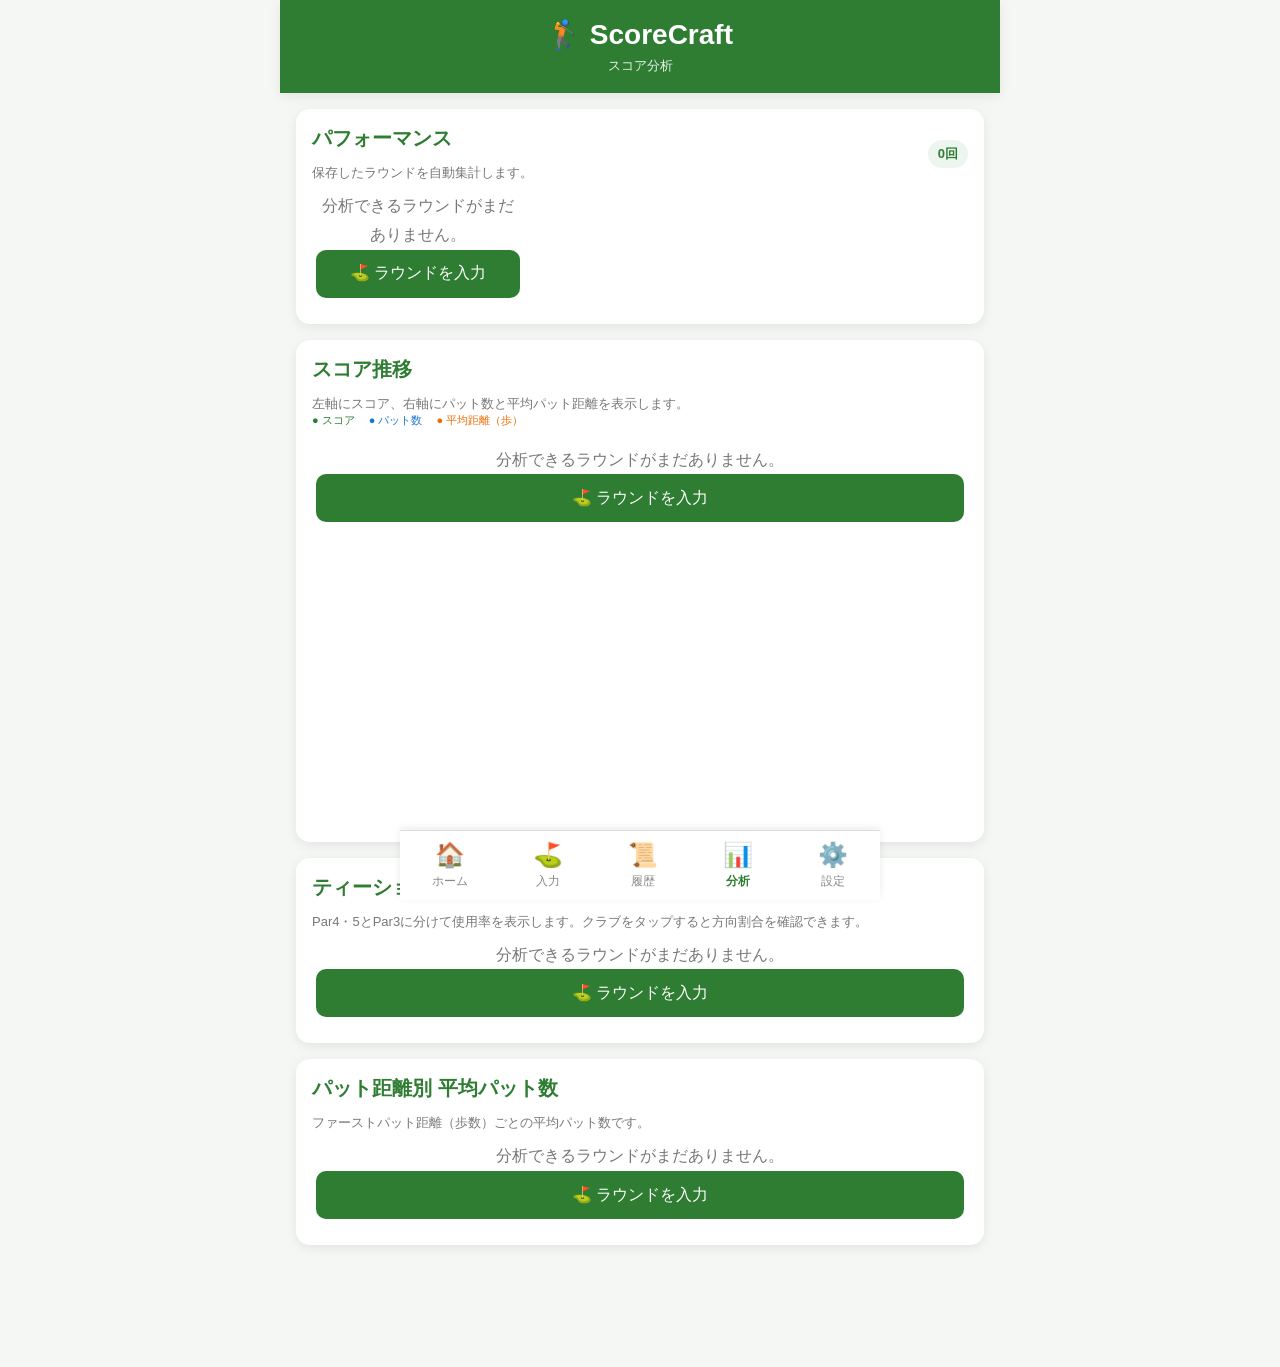
==== analysis.html @ 261ef3c8 "Ver1.3.12 - Improve Score and Putting Charts" ====
<!DOCTYPE html>
<html lang="ja">
<head>
    <meta charset="UTF-8">
    <meta name="viewport" content="width=device-width, initial-scale=1.0, viewport-fit=cover">
    <meta name="theme-color" content="#2E7D32">
    <meta name="apple-mobile-web-app-capable" content="yes">
    <meta name="apple-mobile-web-app-status-bar-style" content="default">
    <meta name="apple-mobile-web-app-title" content="ScoreCraft">
    <link rel="manifest" href="manifest.webmanifest">
    <link rel="icon" href="icons/icon-192.png" sizes="192x192">
    <link rel="apple-touch-icon" href="icons/icon-192.png">
    <title>分析 | ScoreCraft</title>
    <link rel="stylesheet" href="css/style.css">
</head>
<body>
    <header><h1>🏌️ ScoreCraft</h1><p>スコア分析</p></header>
    <main>
        <section class="card">
            <div class="section-heading"><div><h2>パフォーマンス</h2><p class="section-description">保存したラウンドを自動集計します。</p></div><span id="analysisRoundCount" class="history-count">0回</span></div>
            <div id="analysisSummary" class="analysis-summary-grid">読み込み中...</div>
        </section>

        <section class="card">
            <div class="section-heading"><div><h2>スコア推移</h2><p class="section-description">左軸にスコア、右軸にパット数と平均パット距離を表示します。</p></div></div>
            <div class="analysis-chart-legend" aria-hidden="true"><span>● スコア</span><span>● パット数</span><span>● 平均距離（歩）</span></div>
            <div id="scoreChartArea" class="score-chart-area"><canvas id="scoreChart" aria-label="スコア、パット数、平均パット距離の推移グラフ"></canvas></div>
        </section>

        <section class="card">
            <div class="section-heading"><div><h2>ティーショット使用クラブ</h2><p class="section-description">Par4・5とPar3に分けて使用率を表示します。クラブをタップすると方向割合を確認できます。</p></div></div>
            <div id="clubAnalysis">読み込み中...</div>
        </section>

        <section class="card">
            <div class="section-heading"><div><h2>パット距離別 平均パット数</h2><p class="section-description">ファーストパット距離（歩数）ごとの平均パット数です。</p></div></div>
            <div id="puttDistanceAnalysis" class="putt-distance-chart-area">読み込み中...</div>
        </section>
    </main>
    <div id="navigation"></div>
    <script src="js/app.js"></script><script src="js/storage.js"></script><script src="js/navigation.js"></script><script src="js/analysis.js"></script>
</body>
</html>
---- css/style.css ----
/* ==========================================
   ScoreCraft Ver2
   style.css
========================================== */

/* ===============================
   リセット
================================ */

*{
    margin:0;
    padding:0;
    box-sizing:border-box;
}

/* ===============================
   共通
================================ */

:root{

    --primary:#2E7D32;
    --primary-light:#43A047;

    --background:#F5F7F5;

    --card:#FFFFFF;

    --text:#222222;

    --subtext:#777777;

    --border:#DDDDDD;

    --danger:#D32F2F;

    --radius:14px;

    --shadow:0 3px 12px rgba(0,0,0,.08);

}

body{

    font-family:
        "Yu Gothic UI",
        "Hiragino Sans",
        sans-serif;

    background:var(--background);

    color:var(--text);

    max-width:480px;

    margin:auto;

    min-height:100vh;

    padding-bottom:90px;

}

/* ===============================
   Header
================================ */

header{

    background:var(--primary);

    color:white;

    text-align:center;

    padding:18px;

    box-shadow:var(--shadow);

}

header h1{

    font-size:28px;

}

header p{

    margin-top:6px;

    font-size:13px;

    opacity:.9;

}

/* ===============================
   Main
================================ */

main{

    padding:16px;

}

/* ===============================
   Card
================================ */

.card{

    background:var(--card);

    border-radius:var(--radius);

    padding:16px;

    margin-bottom:16px;

    box-shadow:var(--shadow);

}

.card h2{

    margin-bottom:12px;

    color:var(--primary);

    font-size:20px;

}

/* ===============================
   Button
================================ */

.btn{

    width:100%;

    height:48px;

    border:none;

    border-radius:10px;

    background:var(--primary);

    color:white;

    font-size:16px;

    cursor:pointer;

    transition:.2s;

}

.btn:hover{

    background:var(--primary-light);

}

/* ===============================
   Input
================================ */

input,
select,
textarea{

    width:100%;

    margin-top:8px;

    margin-bottom:14px;

    padding:12px;

    border:1px solid var(--border);

    border-radius:10px;

    font-size:16px;

    background:white;

}

textarea{

    resize:vertical;

}

/* ===============================
   Table
================================ */

table{

    width:100%;

    border-collapse:collapse;

}

th{

    background:var(--primary);

    color:white;

}

th,
td{

    border:1px solid var(--border);

    padding:10px;

    text-align:center;

}

/* ===============================
   Navigation
================================ */

.bottom-nav{

    position:fixed;

    left:50%;

    transform:translateX(-50%);

    bottom:0;

    width:100%;

    max-width:480px;

    height:70px;

    background:white;

    display:flex;

    justify-content:space-around;

    align-items:center;

    border-top:1px solid var(--border);

    box-shadow:0 -2px 8px rgba(0,0,0,.08);

    z-index:1000;

}

.nav-item{

    display:flex;

    flex-direction:column;

    align-items:center;

    text-decoration:none;

    color:#888;

    font-size:12px;

}

.nav-icon{

    font-size:24px;

    margin-bottom:4px;

}

.active{

    color:var(--primary);

    font-weight:bold;

}

/* ===============================
   Message
================================ */

#messageArea{

    margin-top:12px;

    text-align:center;

    font-weight:bold;

}

/* ===============================
   Utility
================================ */

.hidden{

    display:none;

}

.center{

    text-align:center;

}

.mt16{

    margin-top:16px;

}

.mb16{

    margin-bottom:16px;

}

/* ===============================
   Settings
================================ */

.setting-item{

    display:flex;

    align-items:center;

    gap:12px;

    margin-bottom:12px;

}

.setting-item input{

    width:20px;

    height:20px;

    margin:0;

}

.setting-item span{

    font-size:16px;

}

/* ===============================
   My Clubs
================================ */

.club-item{

    display:flex;

    align-items:center;

    gap:12px;

    margin-bottom:12px;

    padding:8px 0;

}

.club-item input{

    width:20px;

    height:20px;

    margin:0;

}

.club-item span{

    font-size:16px;

}

/* ===============================
   Club Category
=============================== */

.club-category{

    margin-top:24px;

    margin-bottom:10px;

    padding-bottom:6px;

    border-bottom:2px solid #e5e7eb;

    font-size:18px;

    font-weight:bold;

}
/* ===============================
   Home Dashboard
================================ */

.welcome-card p {
    color: var(--subtext);
    line-height: 1.7;
}

.section-heading {
    display: flex;
    align-items: center;
    justify-content: space-between;
}

.dashboard-grid {
    display: grid;
    grid-template-columns: repeat(2, minmax(0, 1fr));
    gap: 10px;
}

.dashboard-stat {
    min-height: 105px;
    padding: 14px 10px;
    border: 1px solid var(--border);
    border-radius: 12px;
    background: #fafcfa;
    display: flex;
    flex-direction: column;
    justify-content: center;
    text-align: center;
}

.dashboard-stat-label {
    color: var(--subtext);
    font-size: 13px;
}

.dashboard-stat-value {
    margin-top: 8px;
    color: var(--primary);
    font-size: 30px;
    font-weight: bold;
    line-height: 1;
}

.dashboard-stat-value small {
    margin-left: 3px;
    font-size: 13px;
    color: var(--subtext);
}

.empty-state {
    padding: 22px 8px;
    text-align: center;
    color: var(--subtext);
    line-height: 1.8;
}

.empty-state.compact {
    padding: 10px 4px;
}

.recent-round-list {
    display: flex;
    flex-direction: column;
}

.recent-round-item {
    display: flex;
    align-items: center;
    justify-content: space-between;
    gap: 12px;
    padding: 14px 0;
    border-bottom: 1px solid var(--border);
}

.recent-round-item:first-child {
    padding-top: 2px;
}

.recent-round-item:last-child {
    padding-bottom: 2px;
    border-bottom: none;
}

.recent-round-main {
    min-width: 0;
    flex: 1;
}

.recent-round-course {
    display: block;
    overflow: hidden;
    text-overflow: ellipsis;
    white-space: nowrap;
    font-size: 15px;
}

.recent-round-meta {
    margin-top: 5px;
    color: var(--subtext);
    font-size: 12px;
    line-height: 1.5;
}

.recent-round-score-area {
    min-width: 62px;
    display: flex;
    flex-direction: column;
    align-items: flex-end;
}

.recent-round-score-label {
    color: var(--subtext);
    font-size: 10px;
}

.recent-round-score {
    margin-top: 2px;
    color: var(--primary);
    font-size: 28px;
    line-height: 1;
}

.recent-round-relative {
    margin-top: 4px;
    padding: 2px 6px;
    border-radius: 20px;
    background: #edf6ee;
    color: var(--primary);
    font-size: 11px;
    font-weight: bold;
}

/* ===============================
   Round History
================================ */

.section-description {
    margin-top: 4px;
    color: var(--subtext);
    font-size: 13px;
}

.history-count {
    flex-shrink: 0;
    padding: 5px 10px;
    border-radius: 20px;
    background: #edf6ee;
    color: var(--primary);
    font-size: 13px;
    font-weight: bold;
}

.history-filter-area {
    margin: 18px 0 10px;
}

.history-filter-area label {
    display: block;
    margin-bottom: 7px;
    font-size: 14px;
    font-weight: bold;
}

.history-list {
    display: flex;
    flex-direction: column;
}

.history-item {
    width: 100%;
    padding: 15px 2px;
    border: none;
    border-bottom: 1px solid var(--border);
    border-radius: 0;
    background: transparent;
    color: inherit;
    display: flex;
    align-items: center;
    gap: 12px;
    text-align: left;
    cursor: pointer;
}

.history-item:last-child {
    border-bottom: none;
}

.history-item:hover {
    background: #fafcfa;
}

.history-item-main {
    min-width: 0;
    flex: 1;
    display: flex;
    flex-direction: column;
}

.history-item-date,
.history-item-detail {
    color: var(--subtext);
    font-size: 12px;
}

.history-item-course {
    margin: 4px 0;
    overflow: hidden;
    text-overflow: ellipsis;
    white-space: nowrap;
    font-size: 15px;
}

.history-item-score-area {
    min-width: 58px;
    display: flex;
    flex-direction: column;
    align-items: flex-end;
}

.history-item-score {
    color: var(--primary);
    font-size: 28px;
    line-height: 1;
}

.history-item-relative {
    margin-top: 4px;
    color: var(--subtext);
    font-size: 11px;
    font-weight: bold;
}

.history-item-arrow {
    color: var(--subtext);
    font-size: 28px;
    font-weight: normal;
}

.compact-button {
    width: auto;
    margin: 0;
    padding: 7px 12px;
}

.round-detail-summary {
    margin-top: 8px;
}

.round-detail-heading {
    margin-bottom: 16px;
}

.round-detail-course {
    display: block;
    font-size: 18px;
}

.round-detail-meta {
    margin-top: 5px;
    color: var(--subtext);
    font-size: 13px;
}

.round-detail-stats {
    display: grid;
    grid-template-columns: repeat(4, minmax(0, 1fr));
    gap: 7px;
}

.round-detail-stat {
    padding: 10px 4px;
    border: 1px solid var(--border);
    border-radius: 10px;
    background: #fafcfa;
    text-align: center;
}

.round-detail-stat span {
    display: block;
    color: var(--subtext);
    font-size: 10px;
}

.round-detail-stat strong {
    display: block;
    margin-top: 5px;
    color: var(--primary);
    font-size: 21px;
}

.hole-table-wrapper {
    margin: 20px 0;
    overflow-x: auto;
}

.hole-score-table {
    width: 100%;
    min-width: 420px;
    border-collapse: collapse;
    text-align: center;
}

.hole-score-table th,
.hole-score-table td {
    padding: 9px 6px;
    border-bottom: 1px solid var(--border);
    font-size: 13px;
}

.hole-score-table th {
    color: var(--subtext);
    font-size: 11px;
}

.hole-score-table td:nth-child(3) {
    font-weight: bold;
}

.score-eagle,
.score-birdie {
    color: #c62828;
}

.score-par {
    color: var(--primary);
}

.score-bogey,
.score-double-or-more {
    color: #1565c0;
}

.danger-button {
    width: 100%;
    margin-top: 8px;
    padding: 13px;
    border: 1px solid #d32f2f;
    border-radius: 10px;
    background: #ffffff;
    color: #d32f2f;
    font-weight: bold;
    cursor: pointer;
}

@media (max-width: 420px) {
    .round-detail-stats {
        grid-template-columns: repeat(2, minmax(0, 1fr));
    }
}

.recent-round-item[role="link"] {
    cursor: pointer;
}

.recent-round-item[role="link"]:hover {
    background: #fafcfa;
}

/* ==========================================
   Step7 分析画面
========================================== */

.analysis-summary-grid {
    display: grid;
    grid-template-columns: repeat(2, minmax(0, 1fr));
    gap: 10px;
}

.analysis-stat-card {
    min-height: 92px;
    padding: 14px 10px;
    border: 1px solid var(--border);
    border-radius: 12px;
    background: #fafcfa;
    text-align: center;
}

.analysis-stat-card span {
    display: block;
    color: var(--subtext);
    font-size: 12px;
}

.analysis-stat-card strong {
    display: block;
    margin-top: 8px;
    color: var(--primary);
    font-size: 27px;
    line-height: 1.15;
}

.score-chart-area {
    width: 100%;
    min-height: 230px;
    overflow: hidden;
}

#scoreChart {
    display: block;
    max-width: 100%;
}

.analysis-recent-list,
.club-analysis-list {
    display: grid;
    gap: 9px;
}

.analysis-recent-item {
    display: grid;
    grid-template-columns: auto minmax(0, 1fr) auto auto;
    align-items: center;
    gap: 9px;
    width: 100%;
    padding: 12px 10px;
    border: 1px solid var(--border);
    border-radius: 11px;
    background: #ffffff;
    color: var(--text);
    text-align: left;
    cursor: pointer;
}

.analysis-recent-item:hover {
    background: #fafcfa;
}

.analysis-recent-date {
    color: var(--subtext);
    font-size: 11px;
}

.analysis-recent-course {
    overflow: hidden;
    font-size: 13px;
    font-weight: 600;
    text-overflow: ellipsis;
    white-space: nowrap;
}

.analysis-recent-item > strong {
    color: var(--primary);
    font-size: 22px;
}

.direction-grid {
    display: grid;
    grid-template-columns: repeat(3, minmax(0, 1fr));
    gap: 8px;
}

.direction-card {
    padding: 14px 4px;
    border: 1px solid var(--border);
    border-radius: 12px;
    background: #fafcfa;
    text-align: center;
}

.direction-card span,
.direction-card small {
    display: block;
    color: var(--subtext);
    font-size: 11px;
}

.direction-card strong {
    display: block;
    margin: 6px 0 4px;
    color: var(--primary);
    font-size: 24px;
}

.club-analysis-item {
    padding: 11px 12px;
    border: 1px solid var(--border);
    border-radius: 11px;
    background: #ffffff;
}

.club-analysis-heading {
    display: flex;
    align-items: center;
    justify-content: space-between;
    gap: 10px;
    margin-bottom: 8px;
}

.club-analysis-heading strong {
    font-size: 14px;
}

.club-analysis-heading span {
    color: var(--primary);
    font-weight: bold;
    font-size: 14px;
}

.club-analysis-heading small {
    color: var(--subtext);
    font-weight: normal;
}

.analysis-progress {
    height: 8px;
    overflow: hidden;
    border-radius: 999px;
    background: #e7eee7;
}

.analysis-progress span {
    display: block;
    height: 100%;
    border-radius: inherit;
    background: var(--primary-light);
}

@media (min-width: 421px) {
    .analysis-summary-grid {
        grid-template-columns: repeat(3, minmax(0, 1fr));
    }
}

/* ============================================
   Step8 データ管理
============================================ */

.data-summary-grid {
    display: grid;
    grid-template-columns: repeat(3, minmax(0, 1fr));
    gap: 8px;
    margin-bottom: 16px;
}

.data-summary-item {
    min-width: 0;
    padding: 12px 6px;
    border: 1px solid var(--border);
    border-radius: 12px;
    background: #fafcfa;
    text-align: center;
}

.data-summary-item span,
.data-summary-item small {
    display: block;
    color: var(--subtext);
    font-size: 11px;
}

.data-summary-item strong {
    display: inline-block;
    margin: 6px 2px 2px;
    color: var(--primary);
    font-size: 22px;
    line-height: 1.1;
    word-break: break-word;
}

.data-action-list {
    display: grid;
    gap: 10px;
}

.data-action-list button {
    width: 100%;
}

.data-action-button {
    min-height: 46px;
    font-weight: 700;
}

.data-note {
    margin: 14px 0 0;
    color: var(--subtext);
    font-size: 12px;
    line-height: 1.7;
}

.data-message {
    min-height: 24px;
    margin-top: 10px;
    color: var(--primary);
    font-size: 13px;
    font-weight: 700;
    text-align: center;
}

.data-message.error {
    color: #c62828;
}


/* ============================================
   Step9: ラウンド編集
============================================ */
.round-detail-actions,
.round-save-actions {
    display: grid;
    gap: 12px;
    margin-top: 16px;
}

.round-detail-actions .primary-button,
.round-detail-actions .danger-button,
.round-save-actions .primary-button,
.round-save-actions .secondary-button {
    width: 100%;
}

@media (min-width: 640px) {
    .round-detail-actions,
    .round-save-actions {
        grid-template-columns: repeat(2, minmax(0, 1fr));
    }
}

/* ============================================
   Step10: 最終仕上げ・PWA対応
============================================ */

html {
    background: var(--background);
    -webkit-text-size-adjust: 100%;
}

body {
    padding-bottom: calc(90px + env(safe-area-inset-bottom));
}

button,
input,
select,
textarea,
a {
    -webkit-tap-highlight-color: transparent;
}

button,
.btn,
.primary-button,
.secondary-button,
.danger-button {
    touch-action: manipulation;
}

input,
select,
textarea {
    font-size: 16px;
}

.bottom-nav {
    padding-bottom: env(safe-area-inset-bottom);
}

.install-status {
    margin-bottom: 12px;
    padding: 12px;
    border: 1px solid var(--border);
    border-radius: 12px;
    background: #fafcfa;
    color: var(--subtext);
    font-size: 13px;
    line-height: 1.6;
}

.install-instructions {
    margin-top: 12px;
    padding: 12px;
    border-left: 4px solid var(--primary-light);
    border-radius: 8px;
    background: #f1f8f2;
    color: var(--text);
    font-size: 13px;
    line-height: 1.7;
}

@media (display-mode: standalone) {
    header {
        padding-top: calc(18px + env(safe-area-inset-top));
    }
}

@media (min-width: 760px) {
    body {
        max-width: 720px;
    }
}

@media (prefers-reduced-motion: reduce) {
    *,
    *::before,
    *::after {
        scroll-behavior: auto !important;
        transition-duration: 0.01ms !important;
        animation-duration: 0.01ms !important;
        animation-iteration-count: 1 !important;
    }
}

.course-manager-list{display:grid;gap:10px}.course-manager-item{display:flex;justify-content:space-between;gap:12px;align-items:center;padding:14px;border:1px solid var(--border);border-radius:12px;background:#fafcfa}.course-manager-item div:first-child{display:grid;gap:3px}.course-manager-item small,.course-manager-item span{color:var(--subtext);font-size:13px}.course-manager-actions{display:flex;gap:6px;align-items:center}.mini-button{padding:8px 10px;border:1px solid var(--primary);border-radius:8px;background:white;color:var(--primary);font-weight:700}.danger-mini{border-color:#c62828;color:#c62828}.built-in-label{padding:5px 8px;border-radius:999px;background:#e8f5e9;color:var(--primary)!important}.par-toolbar,.course-form-actions{display:flex;gap:10px;flex-wrap:wrap;margin:14px 0}.par-input-grid{display:grid;grid-template-columns:repeat(6,1fr);gap:8px}.par-input-item{display:grid;gap:4px;text-align:center;font-size:12px}.par-input-item select{padding:9px 4px}.par-total-box{display:flex;justify-content:space-around;margin:14px 0;padding:12px;border-radius:10px;background:#f1f8f2}.par-total-box span{display:grid;text-align:center;gap:3px}.course-form-actions .btn{flex:1}@media(max-width:520px){.par-input-grid{grid-template-columns:repeat(3,1fr)}.course-manager-item{align-items:flex-start}.course-manager-actions{flex-direction:column}}


/* ゴルフ場未登録時・設定グループ */
.settings-group-title {
    max-width: 840px;
    margin: 28px auto 10px;
    padding: 0 4px;
    color: #2e7d32;
    font-size: 1.05rem;
    letter-spacing: 0.04em;
}
.course-empty-state {
    padding: 30px 18px;
    text-align: center;
    border: 2px dashed #c8dfca;
    border-radius: 16px;
    background: #f8fcf8;
}
.course-empty-icon {
    margin-bottom: 8px;
    font-size: 2.5rem;
}
.course-empty-state h3 {
    margin: 0 0 8px;
    color: #236b28;
}
.course-empty-state p {
    margin: 0 auto 18px;
    max-width: 420px;
    color: #607064;
    line-height: 1.7;
}
.course-empty-button {
    width: min(100%, 360px);
}


/* ============================================
   ゴルフ場管理画面：共通下部ナビ対応
============================================ */
#navigation {
    position: relative;
    z-index: 1000;
}

.course-form-actions {
    margin-bottom: 8px;
}

@media (max-height: 560px) {
    /* ソフトキーボード表示中も内容を操作しやすくする */
    body.keyboard-visible .bottom-nav {
        display: none;
    }

    body.keyboard-visible {
        padding-bottom: 24px;
    }
}


/* ============================================
   Score edit UI refresh
============================================ */
.hole-card { padding: 20px; }
.hole-card .form-group { margin-bottom: 18px; }
.hole-card .form-group > label {
    display:block; margin-bottom:8px; font-weight:700; color:#17221a;
}
.direction-buttons {
    display:grid; grid-template-columns:repeat(3,minmax(0,1fr)); gap:10px;
}
.direction-button {
    min-height:48px; padding:10px 8px; border:1px solid #9bc8a2;
    border-radius:10px; background:#fff; color:var(--primary);
    font-size:14px; font-weight:700; cursor:pointer;
}
.direction-button.selected {
    background:#eaf5ec; border-color:var(--primary);
    box-shadow:inset 0 0 0 1px var(--primary);
}
.penalty-area { display:grid; gap:12px; }
.penalty-area .form-group {
    display:grid; grid-template-columns:minmax(100px,1fr) auto; align-items:center;
    gap:14px; margin:0;
}
.penalty-area .form-group > label { margin:0; }
.counter-control {
    display:grid; grid-template-columns:44px 60px 44px; min-height:44px;
    overflow:hidden; border:1px solid var(--border); border-radius:10px; background:#fff;
}
.counter-control button {
    border:0; background:#f3f8f4; color:var(--primary); font-size:22px; cursor:pointer;
}
.counter-control span {
    display:grid; place-items:center; border-left:1px solid var(--border);
    border-right:1px solid var(--border); font-size:18px;
}
.hole-progress {
    display:grid; grid-template-columns:repeat(9,minmax(0,1fr)); gap:8px;
    margin-top:20px;
}
.hole-progress-button {
    aspect-ratio:1; min-width:0; border:1px solid #c7dbc9; border-radius:50%;
    background:#fff; color:#174c25; font-weight:700; cursor:pointer;
}
.hole-progress-button.current {
    background:var(--primary); border-color:var(--primary); color:#fff;
    box-shadow:0 4px 10px rgba(46,125,50,.22);
}
.hole-progress-button.completed:not(.current) { background:#edf6ee; }
.hole-navigation { display:flex; justify-content:space-between; gap:14px; margin-top:22px; }
.hole-navigation-button {
    min-height:48px; padding:0 18px; border:1px solid var(--primary); border-radius:10px;
    background:#fff; color:var(--primary); font-weight:700; cursor:pointer;
}
.hole-navigation-button:last-child { background:var(--primary); color:#fff; }
.hole-navigation-button:disabled { opacity:.4; cursor:not-allowed; }
.round-save-actions { grid-template-columns:1fr 1fr; }
.round-save-actions .primary-button,
.round-save-actions .secondary-button {
    min-height:52px; border-radius:10px; font-size:16px; font-weight:800;
}
.round-save-actions .primary-button { background:var(--primary); color:#fff; border:1px solid var(--primary); }
.round-save-actions .secondary-button { background:#fff; color:#c62828; border:1px solid #ef7777; }
.edit-mode-selector h2 { margin-bottom:4px; }
.edit-mode-heading p { color:var(--subtext); font-size:13px; }
.edit-mode-options { display:grid; grid-template-columns:repeat(3,minmax(0,1fr)); gap:12px; margin-top:16px; }
.edit-mode-option {
    position:relative; display:grid; justify-items:center; gap:6px; min-height:112px;
    padding:15px 10px; border:1px solid var(--border); border-radius:12px;
    background:#fff; color:var(--text); cursor:pointer;
}
.edit-mode-option.selected { border-color:var(--primary); background:#f5fbf6; box-shadow:inset 0 0 0 1px var(--primary); }
.edit-mode-option.selected::after {
    content:'✓'; position:absolute; top:8px; right:9px; display:grid; place-items:center;
    width:20px; height:20px; border-radius:50%; background:var(--primary); color:#fff; font-size:12px;
}
.edit-mode-icon { color:var(--primary); font-size:27px; line-height:1; }
.edit-mode-option small { color:var(--subtext); font-size:11px; }
@media(max-width:520px){
    .edit-mode-options{grid-template-columns:1fr;}
    .edit-mode-option{min-height:88px;}
    .direction-buttons{grid-template-columns:1fr;}
    .hole-progress{grid-template-columns:repeat(6,minmax(0,1fr));}
    .round-save-actions{grid-template-columns:1fr;}
    .hole-navigation-button{flex:1;padding:0 8px;}
}

/* CSVインポート */
.import-guide-card .btn { margin-bottom:12px; }
.import-summary { display:grid; gap:6px; padding:14px; border-radius:12px; background:#f3f8f4; }
.import-summary strong { color:var(--primary); overflow-wrap:anywhere; }
.import-summary span { color:var(--subtext); font-size:14px; }
.import-warnings { color:#9a6700; font-size:13px; }
.import-warnings p { margin:10px 0 0; }
.import-toolbar { display:flex; gap:8px; margin:12px 0; }
.small-secondary-button { min-height:38px; padding:0 14px; border:1px solid var(--border); border-radius:9px; background:#fff; color:var(--primary); font-weight:700; }
.import-preview-list { display:grid; gap:10px; margin-bottom:18px; }
.import-preview-item { display:grid; grid-template-columns:26px minmax(0,1fr); align-items:start; gap:10px; padding:14px; border:1px solid var(--border); border-radius:12px; background:#fff; cursor:pointer; }
.import-preview-item:has(input:checked) { border-color:var(--primary); background:#f7fbf7; }
.import-preview-item.invalid { border-color:#ef9a9a; background:#fff8f8; cursor:not-allowed; }
.import-preview-item.duplicate { border-style:dashed; }
.import-preview-item input { width:20px; height:20px; margin-top:2px; accent-color:var(--primary); }
.import-preview-content { display:grid; gap:5px; min-width:0; }
.import-preview-heading { display:flex; align-items:center; flex-wrap:wrap; gap:7px; }
.import-preview-content > span:nth-child(2) { color:var(--subtext); font-size:13px; }
.import-preview-content small { color:#c62828; }
.import-badge { padding:3px 7px; border-radius:999px; font-size:11px; font-style:normal; font-weight:700; }
.import-badge.warning { background:#fff3cd; color:#765600; }
.import-badge.error { background:#fde8e8; color:#b42318; }
#importMessage { margin-top:12px; }
@media(max-width:520px){ .import-toolbar{display:grid;grid-template-columns:1fr 1fr;} }

/* 楽天スコア画像取込 */
.rakuten-import-page{padding-bottom:110px}.image-picker{display:flex;flex-direction:column;align-items:center;justify-content:center;gap:6px;border:2px dashed #77ad7b;border-radius:16px;padding:24px;background:#f5fbf5;cursor:pointer;text-align:center}.image-picker-icon{font-size:34px}.image-picker span:last-child{font-size:13px;color:#68736a}.import-image-preview-list{display:grid;grid-template-columns:repeat(2,minmax(0,1fr));gap:10px;margin:14px 0}.import-image-preview{position:relative;border:1px solid #d9e2da;border-radius:12px;overflow:hidden;background:white}.import-image-preview img{width:100%;height:120px;object-fit:cover;display:block}.import-image-preview span{position:absolute;left:8px;bottom:8px;background:rgba(0,0,0,.68);color:white;border-radius:999px;padding:3px 9px;font-size:12px}.ocr-progress{margin-top:16px}.ocr-progress-track{height:10px;border-radius:999px;background:#e1e8e2;overflow:hidden}.ocr-progress-bar{height:100%;width:0;background:#2e7d32;transition:width .2s}.ocr-progress p{text-align:center;font-size:13px;color:#526056}.import-form-grid{display:grid;grid-template-columns:repeat(2,minmax(0,1fr));gap:12px}.import-form-grid label{display:flex;flex-direction:column;gap:5px;font-size:13px;font-weight:700;color:#465249}.import-summary-grid{display:grid;grid-template-columns:repeat(4,1fr);gap:8px;margin:18px 0}.import-summary-grid div{background:#f1f7f2;border-radius:12px;padding:10px;text-align:center}.import-summary-grid span{display:block;font-size:12px;color:#637067}.import-summary-grid strong{font-size:22px;color:#1f6b29}.table-scroll{overflow-x:auto;-webkit-overflow-scrolling:touch}.import-hole-table{border-collapse:collapse;min-width:850px;width:100%;font-size:13px}.import-hole-table th,.import-hole-table td{border:1px solid #d8dfd9;padding:5px;text-align:center}.import-hole-table thead th{background:#2e7d32;color:white;position:sticky;top:0}.import-hole-table tbody th{background:#eef5ef;color:#205f27}.import-hole-table input,.import-hole-table select{width:58px;min-width:0;padding:7px 3px;text-align:center}.import-hole-table .compact-text{width:68px}.course-save-notice{margin:14px 0;padding:12px;border-left:4px solid #43a047;background:#f0f7f1;border-radius:8px;font-size:13px}.checkbox-row{display:flex;align-items:flex-start;gap:9px;margin:14px 0;font-size:14px}.checkbox-row input{width:auto;margin-top:3px}@media(max-width:600px){.import-form-grid{grid-template-columns:1fr}.import-summary-grid{grid-template-columns:repeat(2,1fr)}.import-image-preview img{height:90px}}

/* Ver1.3.0 過去ラウンド高速入力 */
.past-mode-selector{display:grid;grid-template-columns:repeat(3,1fr);gap:8px;margin:12px 0}.past-mode-selector button{border:1px solid #b8c9ba;border-radius:12px;background:#f7faf7;padding:12px 6px;font-weight:700;color:#3b4c3d}.past-mode-selector button.active{background:#2e7d32;color:#fff;border-color:#2e7d32}.quick-entry-box{margin:18px 0;padding:14px;border-radius:14px;background:#f3f8f3}.quick-entry-box h3{margin:0 0 4px}.quick-entry-box p{margin:0 0 10px;font-size:13px;color:#647066}.quick-entry-grid{display:grid;grid-template-columns:1fr 1fr 1.4fr auto;gap:8px;align-items:end}.quick-entry-grid label{display:flex;flex-direction:column;gap:4px;font-size:12px;font-weight:700}.quick-entry-grid input,.quick-entry-grid select{min-height:42px}.reference-preview img{cursor:zoom-in;object-fit:contain;background:#111}.reference-preview.expanded{grid-column:1/-1}.reference-preview.expanded img{height:auto;max-height:70vh}.import-hole-table input[type="text"]{min-width:74px}.import-hole-table td:last-child input{min-width:110px}@media(max-width:700px){.quick-entry-grid{grid-template-columns:1fr 1fr}.quick-value-label{grid-column:1/-1}.quick-entry-grid button{grid-column:1/-1}.past-mode-selector button{font-size:13px;padding:11px 3px}}


/* Ver1.3.1 過去ラウンド入力改善 */
.reference-image-sticky.has-images{position:sticky;top:max(0px,env(safe-area-inset-top));z-index:35;padding:8px;margin-left:-4px;margin-right:-4px;background:rgba(248,250,248,.96);border:1px solid #dce7dd;border-radius:14px;box-shadow:0 8px 20px rgba(28,72,35,.14);backdrop-filter:blur(10px);-webkit-backdrop-filter:blur(10px)}
.reference-image-sticky.has-images .reference-preview img{height:112px;object-fit:contain;background:#111}
.reference-image-sticky.has-images .reference-preview.expanded{position:fixed;inset:max(8px,env(safe-area-inset-top)) 8px calc(86px + env(safe-area-inset-bottom)) 8px;z-index:90;display:flex;align-items:center;justify-content:center;background:rgba(0,0,0,.92);border:0}
.reference-image-sticky.has-images .reference-preview.expanded img{width:100%;height:100%;max-height:none;object-fit:contain}
.reference-image-sticky.has-images .reference-preview.expanded span{position:fixed;top:calc(16px + env(safe-area-inset-top));left:16px}
.club-number-input{font-variant-numeric:tabular-nums}
@media(max-width:600px){.reference-image-sticky.has-images{grid-template-columns:repeat(2,minmax(0,1fr));top:0}.reference-image-sticky.has-images .reference-preview img{height:92px}.quick-entry-box{scroll-margin-top:125px}}


/* Ver1.3.2 マイクラブID入力 */
.club-id-guide{display:grid;gap:7px;margin:10px 0 12px;padding:9px 10px;border:1px solid #cfe0d1;border-radius:10px;background:#fff;font-size:11px;color:#425044}
.club-id-guide>strong{font-size:12px;color:#246b2c}
.club-id-guide>div{display:flex;flex-wrap:wrap;gap:5px 8px}
.club-id-guide>div span{display:inline-flex;align-items:center;gap:3px;white-space:nowrap}
.club-id-guide b{display:inline-grid;place-items:center;min-width:20px;height:20px;padding:0 4px;border-radius:6px;background:#2e7d32;color:#fff;font-size:10px}
.club-id-guide.empty{border-color:#e0d4a9;background:#fffbed}
.club-id-guide a{color:#1f6b29;font-weight:700}

/* Ver1.3.3: My Club ID input */
.club-entry-cell{display:flex;flex-direction:column;align-items:center;gap:3px;min-width:82px}
.club-entry-cell .club-number-input{width:66px;min-width:66px;text-align:center}
.club-name-preview{display:block;max-width:92px;min-height:1.2em;overflow:hidden;text-overflow:ellipsis;white-space:nowrap;font-size:10px;line-height:1.2;color:#2f6f35;font-weight:700}
.club-number-input.invalid{border-color:#c62828!important;background:#fff4f4!important}
.club-number-input.invalid+.club-name-preview{color:#c62828}
.club-id-guide>div{max-height:none;overflow:visible}


/* Ver1.3.5: iPhone Safariでも参考画像を常時固定表示 */
.reference-image-sticky.has-images{
  position:fixed !important;
  top:env(safe-area-inset-top, 0px) !important;
  left:8px;
  right:8px;
  z-index:80;
  display:grid;
  grid-template-columns:repeat(2,minmax(0,1fr));
  gap:8px;
  margin:0 !important;
  padding:8px;
  background:rgba(248,250,248,.98);
  border:1px solid #dce7dd;
  border-radius:14px;
  box-shadow:0 8px 24px rgba(28,72,35,.22);
  -webkit-backdrop-filter:blur(10px);
  backdrop-filter:blur(10px);
}
.reference-image-sticky.has-images .reference-preview{
  margin:0;
  min-width:0;
}
.reference-image-sticky.has-images .reference-preview img{
  width:100%;
  height:104px;
  object-fit:contain;
  background:#111;
}
body.has-fixed-reference-images .rakuten-import-page{
  padding-top:132px;
}
.reference-image-sticky.has-images .reference-preview.expanded{
  position:fixed;
  inset:env(safe-area-inset-top, 0px) 0 calc(78px + env(safe-area-inset-bottom, 0px)) 0;
  z-index:120;
  display:flex;
  align-items:center;
  justify-content:center;
  background:rgba(0,0,0,.94);
  border-radius:0;
}
.reference-image-sticky.has-images .reference-preview.expanded img{
  width:100%;
  height:100%;
  max-height:none;
  object-fit:contain;
}
.reference-image-sticky.has-images .reference-preview.expanded span{
  position:fixed;
  top:calc(12px + env(safe-area-inset-top, 0px));
  left:12px;
  z-index:121;
}
@media(max-width:600px){
  .reference-image-sticky.has-images{
    top:env(safe-area-inset-top, 0px) !important;
    grid-template-columns:repeat(2,minmax(0,1fr));
  }
  .reference-image-sticky.has-images .reference-preview img{height:92px}
  body.has-fixed-reference-images .rakuten-import-page{padding-top:120px}
}


/* Ver1.3.6: 全画面参考画像ビューア */
.reference-image-viewer{
  position:fixed;inset:0;z-index:300;display:none;flex-direction:column;
  background:rgba(0,0,0,.96);touch-action:none;overscroll-behavior:contain;
}
.reference-image-viewer.open{display:flex}
.reference-viewer-toolbar{
  min-height:58px;padding:calc(8px + env(safe-area-inset-top,0px)) 12px 8px;
  display:grid;grid-template-columns:auto 1fr auto;gap:10px;align-items:center;
  color:#fff;background:rgba(15,15,15,.96);border-bottom:1px solid rgba(255,255,255,.18);
}
.reference-viewer-toolbar strong{font-size:15px}
.reference-viewer-toolbar span{font-size:11px;color:#d8d8d8;text-align:center}
.reference-viewer-toolbar button{width:42px;height:42px;border:0;border-radius:50%;background:#fff;color:#111;font-size:30px;line-height:1}
.reference-viewer-stage{
  flex:1;min-height:0;display:flex;align-items:center;justify-content:center;overflow:hidden;
  padding-bottom:calc(78px + env(safe-area-inset-bottom,0px));touch-action:none;
}
.reference-viewer-stage img{
  width:100%;height:100%;object-fit:contain;transform-origin:center center;
  will-change:transform;user-select:none;-webkit-user-select:none;-webkit-touch-callout:none;
}
body.reference-viewer-open{overflow:hidden;touch-action:none}
.reference-preview img{touch-action:manipulation}

/* Ver1.3.7: 入力しながら使える固定拡大プレビュー */
:root{
  --reference-vv-top:0px;
  --reference-panel-height:120px;
  --reference-content-offset:140px;
}
.reference-image-sticky.has-images{
  top:calc(var(--reference-vv-top) + env(safe-area-inset-top,0px)) !important;
  height:var(--reference-panel-height);
  max-height:var(--reference-panel-height);
  overflow:hidden;
  transition:height .18s ease,max-height .18s ease;
  align-items:stretch;
}
body.has-fixed-reference-images .rakuten-import-page{
  padding-top:var(--reference-content-offset) !important;
}
.reference-image-sticky.has-images .reference-preview{
  height:100%;
  position:relative;
}
.reference-image-sticky.has-images .reference-preview img{
  height:100% !important;
  min-height:0;
}
.reference-preview-controls{
  position:absolute;
  right:8px;
  bottom:6px;
  z-index:4;
  display:flex;
  align-items:center;
  gap:7px;
  padding:4px 5px 4px 8px;
  border-radius:999px;
  background:rgba(0,0,0,.68);
  color:#fff;
  font-size:10px;
  pointer-events:none;
}
.reference-preview-controls button{
  display:none;
  min-height:30px;
  padding:3px 10px;
  border:0;
  border-radius:999px;
  background:#fff;
  color:#1f5f29;
  font-size:12px;
  font-weight:800;
  pointer-events:auto;
}
body.reference-preview-enlarged .reference-image-sticky.has-images{
  grid-template-columns:1fr;
  padding:6px;
  background:rgba(12,12,12,.98);
}
body.reference-preview-enlarged .reference-image-sticky.has-images .reference-preview{
  display:none;
}
body.reference-preview-enlarged .reference-image-sticky.has-images .reference-preview.active-reference{
  display:block;
}
body.reference-preview-enlarged .reference-image-sticky.has-images .reference-preview.active-reference img{
  width:100%;
  height:100% !important;
  object-fit:contain;
  touch-action:pinch-zoom pan-x pan-y;
}
body.reference-preview-enlarged .reference-preview-controls{
  display:flex;
}
body.reference-preview-enlarged .reference-preview-controls span{
  display:none;
}
body.reference-preview-enlarged .reference-preview-controls button{
  display:block;
}
.rakuten-import-page input,
.rakuten-import-page select,
.rakuten-import-page textarea,
.quick-entry-box,
.import-hole-table{
  scroll-margin-top:calc(var(--reference-panel-height) + 26px);
}
/* 旧モーダルは使用しない */
.reference-image-viewer{display:none!important}
body.reference-viewer-open{overflow:auto!important;touch-action:auto!important}
@media(max-width:600px){
  body.has-fixed-reference-images .rakuten-import-page{
    padding-top:var(--reference-content-offset) !important;
  }
}

/* Ver1.3.8: ピンチ・ドラッグ・ダブルタップ・長押し全画面 */
.reference-image-sticky.has-images,
.reference-image-sticky.has-images .reference-preview,
.reference-image-sticky.has-images .reference-preview img{
  touch-action:none!important;
  overscroll-behavior:contain;
  -webkit-user-drag:none;
  -webkit-touch-callout:none;
  user-select:none;
}
.reference-image-sticky.has-images .reference-preview{overflow:hidden;cursor:zoom-in}
.reference-image-sticky.has-images .reference-preview.is-zoomed{cursor:grab}
.reference-image-sticky.has-images .reference-preview.is-zoomed:active{cursor:grabbing}
.reference-image-sticky.has-images .reference-preview img{
  transform-origin:center center;
  will-change:transform;
  transition:transform .16s ease-out;
  pointer-events:none;
}
.reference-image-sticky.has-images .reference-preview.is-zoomed img{transition:none}
.reference-preview-controls b{font-size:11px;min-width:38px;text-align:center;color:#fff}
body.reference-preview-enlarged .reference-image-sticky.has-images .reference-preview-controls{pointer-events:none}
body.reference-preview-enlarged .reference-image-sticky.has-images .reference-preview-controls button{pointer-events:auto}
body.reference-longpress-fullscreen{overflow:hidden!important}
body.reference-longpress-fullscreen .reference-image-sticky.has-images{
  position:fixed!important;
  inset:0!important;
  top:0!important;
  width:100vw!important;
  height:100dvh!important;
  max-height:none!important;
  z-index:500!important;
  border:0!important;
  border-radius:0!important;
  padding:env(safe-area-inset-top,0px) 0 env(safe-area-inset-bottom,0px)!important;
  margin:0!important;
  background:#000!important;
}
body.reference-longpress-fullscreen .reference-image-sticky.has-images .reference-preview.active-reference{
  width:100%;height:100%;display:block!important;
}
body.reference-longpress-fullscreen .reference-image-sticky.has-images .reference-preview:not(.active-reference){display:none!important}
body.reference-longpress-fullscreen .reference-preview-controls{display:none!important}
body.reference-longpress-fullscreen .reference-image-sticky.has-images .reference-preview img{width:100%;height:100%!important;object-fit:contain}


/* Ver1.3.9: クラブID一括入力用カンマボタン */
.quick-value-input-row{display:flex;gap:8px;align-items:stretch}
.quick-value-input-row #quickValue{flex:1;min-width:0}
.quick-comma-button{width:52px;min-height:42px;border:1px solid #2e7d32;border-radius:11px;background:#fff;color:#2e7d32;font-size:26px;font-weight:800;line-height:1;touch-action:manipulation}
.quick-comma-button:active{background:#e7f3e8;transform:scale(.97)}
.quick-comma-button[hidden]{display:none!important}

/* ==========================================
   Ver1.3.11 分析画面拡張
========================================== */
.analysis-chart-legend{display:flex;flex-wrap:wrap;gap:8px 14px;margin:0 0 8px;color:var(--subtext);font-size:11px}.analysis-chart-legend span:nth-child(1){color:#2E7D32}.analysis-chart-legend span:nth-child(2){color:#1976D2}.analysis-chart-legend span:nth-child(3){color:#EF6C00}.score-chart-area{min-height:410px}.club-par-group+.club-par-group{margin-top:20px}.club-par-group h3{margin:0 0 10px;color:var(--primary);font-size:16px}.club-analysis-button{display:block;width:100%;padding:0;border:0;background:transparent;color:inherit;text-align:left;cursor:pointer}.club-tap-hint{display:block;margin-top:7px;color:var(--subtext);font-size:10px}.club-direction-detail{margin-top:10px;padding-top:10px;border-top:1px solid var(--border)}.club-direction-grid{display:grid;grid-template-columns:repeat(5,minmax(0,1fr));gap:5px}.club-direction-grid>div{min-width:0;padding:8px 2px;border-radius:8px;background:#f5f8f5;text-align:center}.club-direction-grid span,.club-direction-grid small{display:block;overflow:hidden;color:var(--subtext);font-size:9px;white-space:nowrap;text-overflow:ellipsis}.club-direction-grid strong{display:block;margin:4px 0;color:var(--primary);font-size:16px}.analysis-note{margin:0;color:var(--subtext);font-size:12px}.putt-distance-list{display:grid;gap:7px}.putt-distance-row{display:grid;grid-template-columns:minmax(80px,1fr) auto minmax(65px,auto);align-items:center;gap:8px;padding:11px 12px;border:1px solid var(--border);border-radius:10px;background:#fff}.putt-distance-row span{font-weight:600}.putt-distance-row strong{color:var(--primary);font-size:17px}.putt-distance-row small{color:var(--subtext);font-size:10px;text-align:right}@media(max-width:380px){.club-direction-grid{grid-template-columns:repeat(3,minmax(0,1fr))}}

/* ==========================================
   Ver1.3.12 グラフ表示改善
========================================== */
.score-chart-area{min-height:390px}
#scoreChart{display:block;width:100%;max-width:100%}
.putt-distance-chart-area{width:100%;overflow:hidden}
.putt-chart-scroll{width:100%;overflow-x:auto;overflow-y:hidden;padding-bottom:4px;-webkit-overflow-scrolling:touch}
#puttDistanceChart{display:block;max-width:none}
.putt-chart-note{margin:8px 0 0;color:var(--subtext);font-size:10px;text-align:center}
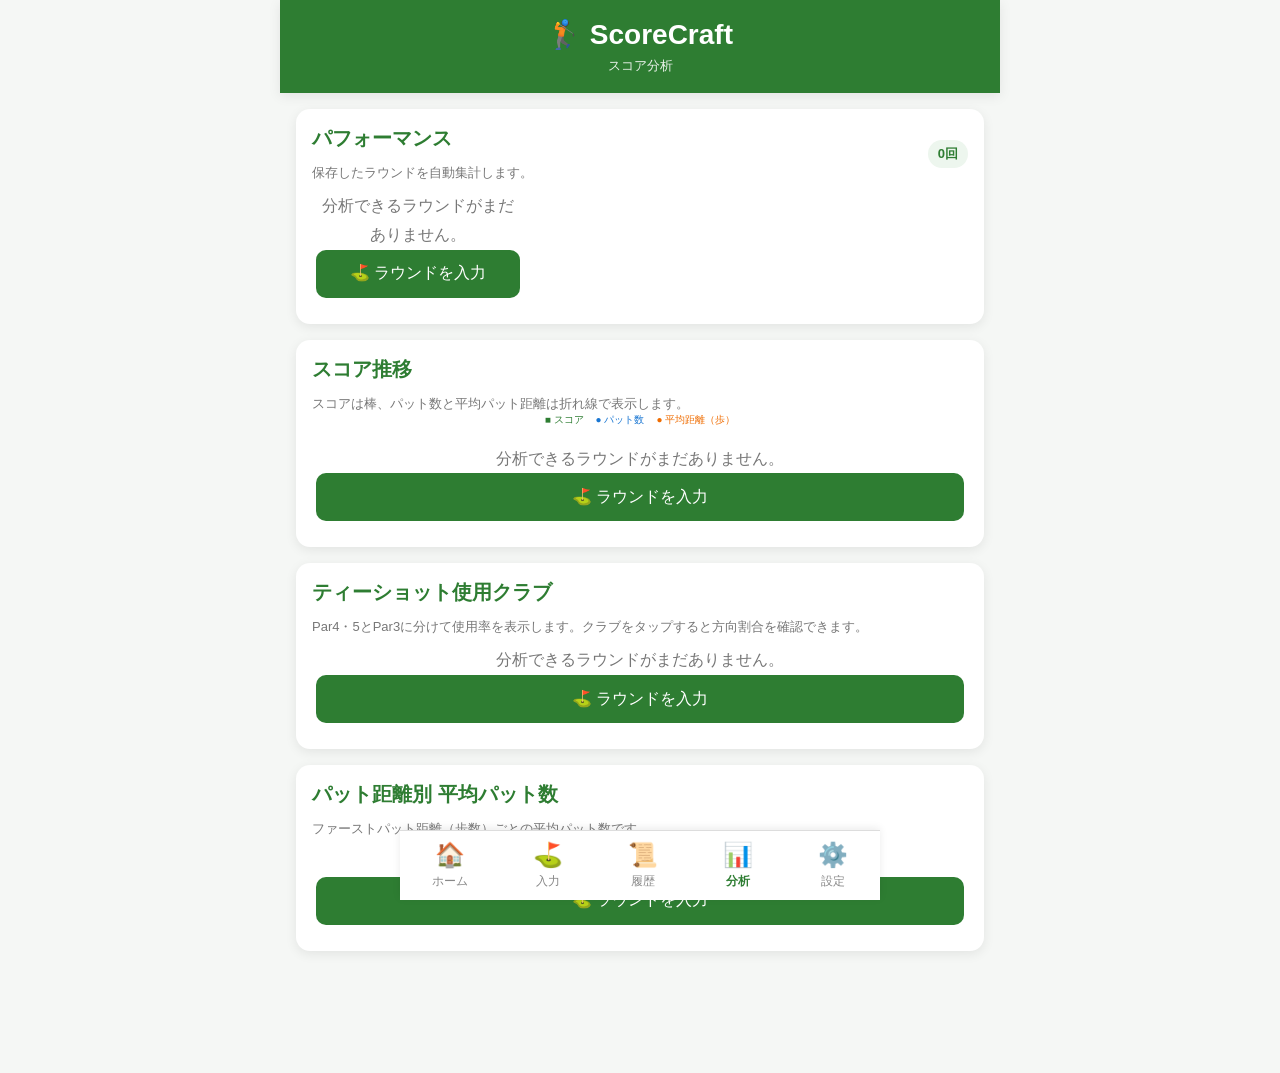
==== commit 06089b18: "Ver1.3.13 - Add Responsive Combined Analysis Charts" ====
--- a/analysis.html
+++ b/analysis.html
@@ -22,8 +22,8 @@
         </section>
 
         <section class="card">
-            <div class="section-heading"><div><h2>スコア推移</h2><p class="section-description">左軸にスコア、右軸にパット数と平均パット距離を表示します。</p></div></div>
-            <div class="analysis-chart-legend" aria-hidden="true"><span>● スコア</span><span>● パット数</span><span>● 平均距離（歩）</span></div>
+            <div class="section-heading"><div><h2>スコア推移</h2><p class="section-description">スコアは棒、パット数と平均パット距離は折れ線で表示します。</p></div></div>
+            <div class="analysis-chart-legend" aria-hidden="true"><span>■ スコア</span><span>● パット数</span><span>● 平均距離（歩）</span></div>
             <div id="scoreChartArea" class="score-chart-area"><canvas id="scoreChart" aria-label="スコア、パット数、平均パット距離の推移グラフ"></canvas></div>
         </section>
 
--- a/css/style.css
+++ b/css/style.css
@@ -1588,3 +1588,37 @@
 .putt-chart-scroll{width:100%;overflow-x:auto;overflow-y:hidden;padding-bottom:4px;-webkit-overflow-scrolling:touch}
 #puttDistanceChart{display:block;max-width:none}
 .putt-chart-note{margin:8px 0 0;color:var(--subtext);font-size:10px;text-align:center}
+
+/* ==========================================
+   Ver1.3.13 分析グラフ 3:4レスポンシブ対応
+========================================== */
+.score-chart-area,
+.putt-distance-chart-area,
+.putt-chart-scroll {
+    width: 100%;
+    min-height: 0;
+    overflow: hidden;
+}
+#scoreChart,
+#puttDistanceChart {
+    display: block;
+    width: 100%;
+    max-width: 100%;
+    height: auto;
+}
+.putt-chart-scroll {
+    padding-bottom: 0;
+    -webkit-overflow-scrolling: auto;
+}
+.analysis-chart-legend {
+    align-items: center;
+    justify-content: center;
+    gap: 6px 12px;
+    font-size: 10px;
+}
+@media (max-width: 420px) {
+    .analysis-chart-legend { gap: 5px 9px; font-size: 9px; }
+    .card:has(.score-chart-area),
+    .card:has(.putt-distance-chart-area) { padding-left: 10px; padding-right: 10px; }
+    .putt-chart-note { font-size: 9px; }
+}
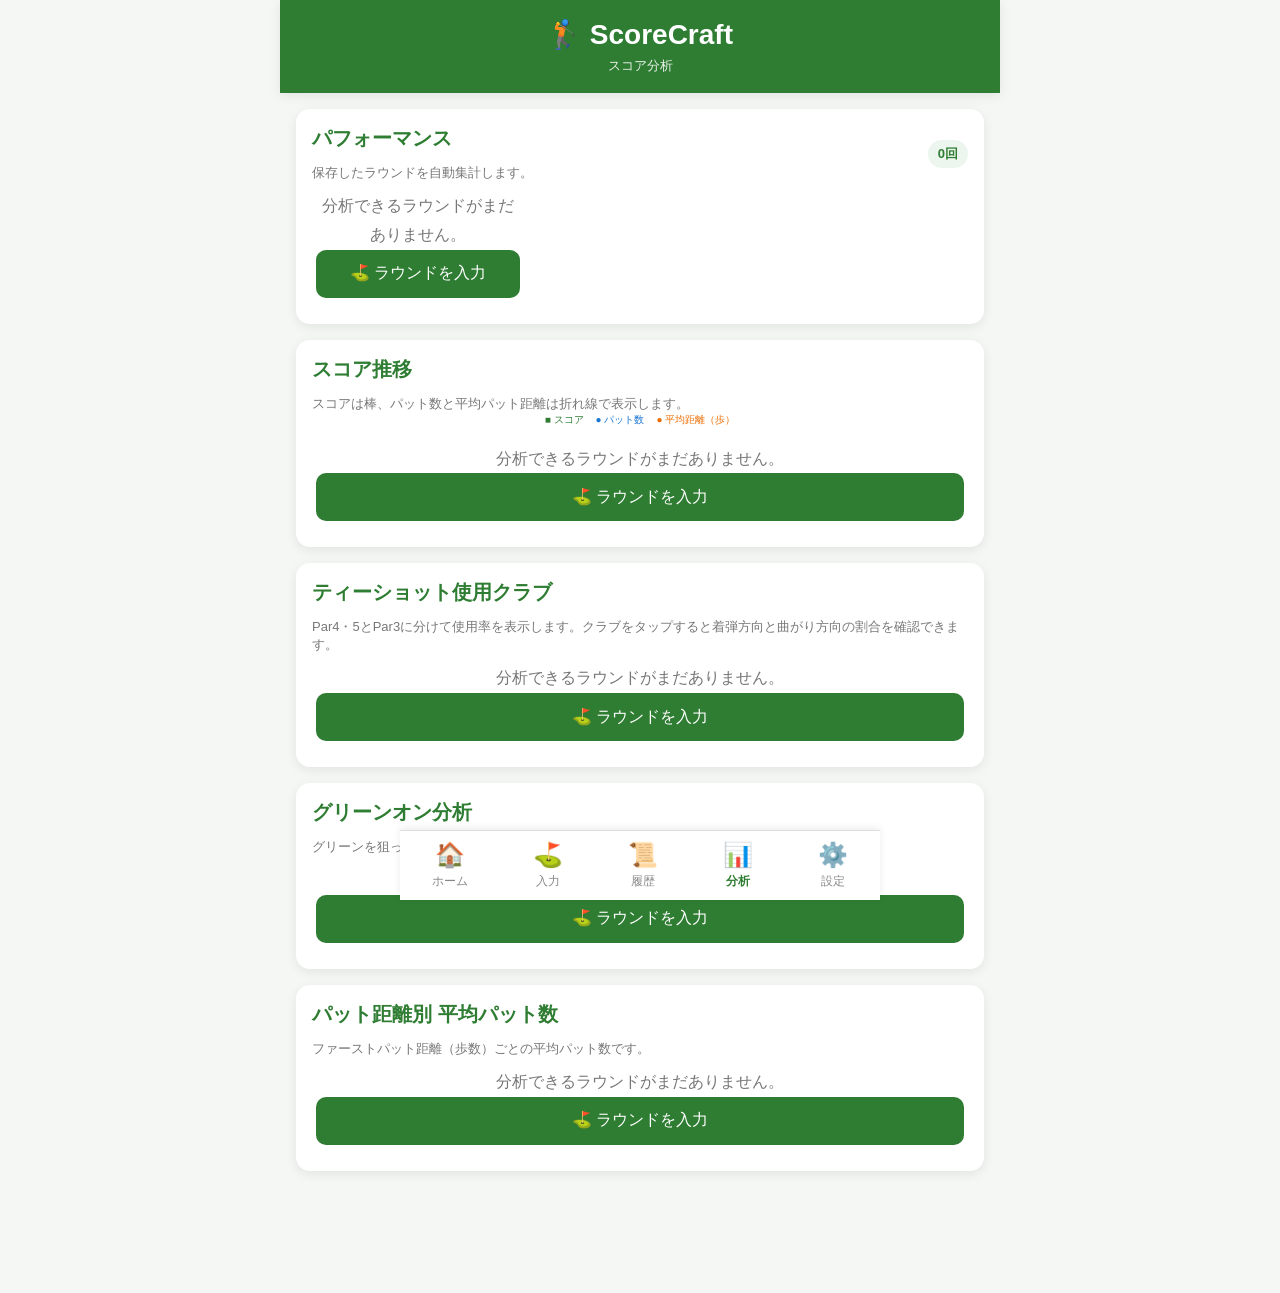
==== commit 923b97e2: "Ver1.3.16 - Add Green On and Shot Shape Analysis" ====
--- a/analysis.html
+++ b/analysis.html
@@ -28,8 +28,13 @@
         </section>
 
         <section class="card">
-            <div class="section-heading"><div><h2>ティーショット使用クラブ</h2><p class="section-description">Par4・5とPar3に分けて使用率を表示します。クラブをタップすると方向割合を確認できます。</p></div></div>
+            <div class="section-heading"><div><h2>ティーショット使用クラブ</h2><p class="section-description">Par4・5とPar3に分けて使用率を表示します。クラブをタップすると着弾方向と曲がり方向の割合を確認できます。</p></div></div>
             <div id="clubAnalysis">読み込み中...</div>
+        </section>
+
+        <section class="card">
+            <div class="section-heading"><div><h2>グリーンオン分析</h2><p class="section-description">グリーンを狙ったショットから、番手別・残り距離別のグリーンオン率を集計します。</p></div></div>
+            <div id="greenOnAnalysis">読み込み中...</div>
         </section>
 
         <section class="card">
--- a/css/style.css
+++ b/css/style.css
@@ -1622,3 +1622,6 @@
     .card:has(.putt-distance-chart-area) { padding-left: 10px; padding-right: 10px; }
     .putt-chart-note { font-size: 9px; }
 }
+
+/* ScoreCraft Ver1.3.16 */
+.par-sequence-entry{display:grid;grid-template-columns:minmax(0,1fr) auto;gap:8px 10px;align-items:end;margin:14px 0;padding:12px;border:1px solid var(--border);border-radius:12px;background:#f8fbf8}.par-sequence-entry label{margin:0}.par-sequence-entry input{font-variant-numeric:tabular-nums;letter-spacing:.08em}.par-sequence-entry small{grid-column:1/-1;color:var(--subtext);font-size:11px}.sub-input-label{display:block;margin:10px 0 5px;color:var(--subtext);font-size:12px;font-weight:700}.input-help-text{margin:6px 0 0;color:var(--subtext);font-size:11px}.curve-buttons{grid-template-columns:repeat(3,minmax(0,1fr))}.green-on-buttons{grid-template-columns:repeat(2,minmax(0,1fr))}.approach-shot-group{padding-top:4px}.analysis-mini-heading{margin:10px 0 6px;color:var(--subtext);font-size:12px}.curve-analysis-grid{grid-template-columns:repeat(3,minmax(0,1fr))}.gir-analysis-grid{display:grid;grid-template-columns:repeat(2,minmax(0,1fr));gap:18px}.gir-analysis-grid h3{margin:0 0 10px;color:var(--primary);font-size:15px}.gir-row{padding:9px 0;border-bottom:1px solid var(--border)}.gir-row-head{display:flex;justify-content:space-between;gap:10px;align-items:baseline}.gir-row-head strong{font-size:13px}.gir-row-head span{color:var(--primary);font-weight:800}.gir-row-head small{color:var(--subtext);font-weight:500}@media(max-width:520px){.par-sequence-entry{grid-template-columns:1fr}.par-sequence-entry small{grid-column:auto}.curve-buttons{grid-template-columns:repeat(3,minmax(0,1fr))}.green-on-buttons{grid-template-columns:1fr}.gir-analysis-grid{grid-template-columns:1fr}}
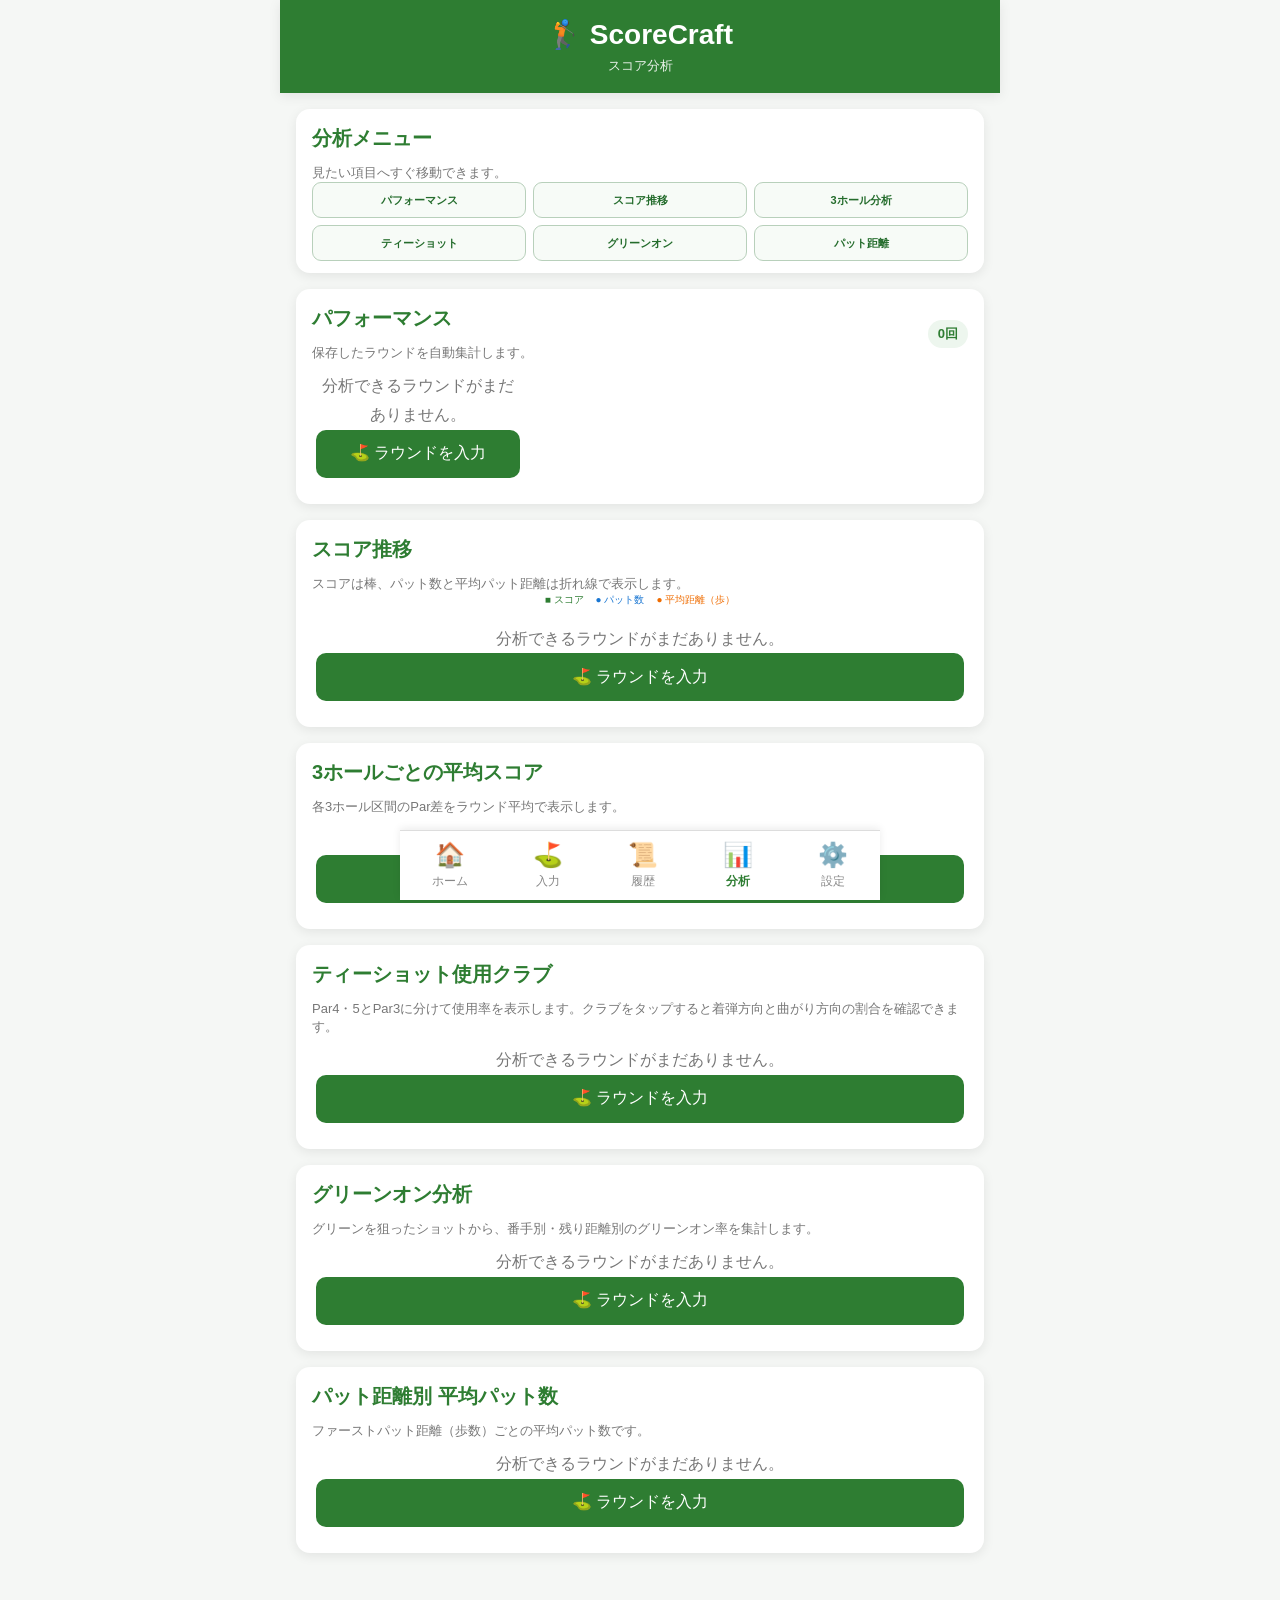
==== commit bf60f5fa: "Ver1.3.19 - Improve On-Course Scoring and Round Analysis" ====
--- a/analysis.html
+++ b/analysis.html
@@ -16,28 +16,44 @@
 <body>
     <header><h1>🏌️ ScoreCraft</h1><p>スコア分析</p></header>
     <main>
-        <section class="card">
+        <section class="card analysis-toc-card">
+            <div class="section-heading"><div><h2>分析メニュー</h2><p class="section-description">見たい項目へすぐ移動できます。</p></div></div>
+            <nav class="analysis-toc" aria-label="分析項目">
+                <a href="#performanceSection">パフォーマンス</a>
+                <a href="#scoreTrendSection">スコア推移</a>
+                <a href="#threeHoleSection">3ホール分析</a>
+                <a href="#teeSection">ティーショット</a>
+                <a href="#girSection">グリーンオン</a>
+                <a href="#puttSection">パット距離</a>
+            </nav>
+        </section>
+        <section id="performanceSection" class="card analysis-anchor-section">
             <div class="section-heading"><div><h2>パフォーマンス</h2><p class="section-description">保存したラウンドを自動集計します。</p></div><span id="analysisRoundCount" class="history-count">0回</span></div>
             <div id="analysisSummary" class="analysis-summary-grid">読み込み中...</div>
         </section>
 
-        <section class="card">
+        <section id="scoreTrendSection" class="card analysis-anchor-section">
             <div class="section-heading"><div><h2>スコア推移</h2><p class="section-description">スコアは棒、パット数と平均パット距離は折れ線で表示します。</p></div></div>
             <div class="analysis-chart-legend" aria-hidden="true"><span>■ スコア</span><span>● パット数</span><span>● 平均距離（歩）</span></div>
             <div id="scoreChartArea" class="score-chart-area"><canvas id="scoreChart" aria-label="スコア、パット数、平均パット距離の推移グラフ"></canvas></div>
         </section>
 
-        <section class="card">
+        <section id="threeHoleSection" class="card analysis-anchor-section">
+            <div class="section-heading"><div><h2>3ホールごとの平均スコア</h2><p class="section-description">各3ホール区間のPar差をラウンド平均で表示します。</p></div></div>
+            <div id="threeHoleAnalysis">読み込み中...</div>
+        </section>
+
+        <section id="teeSection" class="card analysis-anchor-section">
             <div class="section-heading"><div><h2>ティーショット使用クラブ</h2><p class="section-description">Par4・5とPar3に分けて使用率を表示します。クラブをタップすると着弾方向と曲がり方向の割合を確認できます。</p></div></div>
             <div id="clubAnalysis">読み込み中...</div>
         </section>
 
-        <section class="card">
+        <section id="girSection" class="card analysis-anchor-section">
             <div class="section-heading"><div><h2>グリーンオン分析</h2><p class="section-description">グリーンを狙ったショットから、番手別・残り距離別のグリーンオン率を集計します。</p></div></div>
             <div id="greenOnAnalysis">読み込み中...</div>
         </section>
 
-        <section class="card">
+        <section id="puttSection" class="card analysis-anchor-section">
             <div class="section-heading"><div><h2>パット距離別 平均パット数</h2><p class="section-description">ファーストパット距離（歩数）ごとの平均パット数です。</p></div></div>
             <div id="puttDistanceAnalysis" class="putt-distance-chart-area">読み込み中...</div>
         </section>
--- a/css/style.css
+++ b/css/style.css
@@ -1625,3 +1625,175 @@
 
 /* ScoreCraft Ver1.3.16 */
 .par-sequence-entry{display:grid;grid-template-columns:minmax(0,1fr) auto;gap:8px 10px;align-items:end;margin:14px 0;padding:12px;border:1px solid var(--border);border-radius:12px;background:#f8fbf8}.par-sequence-entry label{margin:0}.par-sequence-entry input{font-variant-numeric:tabular-nums;letter-spacing:.08em}.par-sequence-entry small{grid-column:1/-1;color:var(--subtext);font-size:11px}.sub-input-label{display:block;margin:10px 0 5px;color:var(--subtext);font-size:12px;font-weight:700}.input-help-text{margin:6px 0 0;color:var(--subtext);font-size:11px}.curve-buttons{grid-template-columns:repeat(3,minmax(0,1fr))}.green-on-buttons{grid-template-columns:repeat(2,minmax(0,1fr))}.approach-shot-group{padding-top:4px}.analysis-mini-heading{margin:10px 0 6px;color:var(--subtext);font-size:12px}.curve-analysis-grid{grid-template-columns:repeat(3,minmax(0,1fr))}.gir-analysis-grid{display:grid;grid-template-columns:repeat(2,minmax(0,1fr));gap:18px}.gir-analysis-grid h3{margin:0 0 10px;color:var(--primary);font-size:15px}.gir-row{padding:9px 0;border-bottom:1px solid var(--border)}.gir-row-head{display:flex;justify-content:space-between;gap:10px;align-items:baseline}.gir-row-head strong{font-size:13px}.gir-row-head span{color:var(--primary);font-weight:800}.gir-row-head small{color:var(--subtext);font-weight:500}@media(max-width:520px){.par-sequence-entry{grid-template-columns:1fr}.par-sequence-entry small{grid-column:auto}.curve-buttons{grid-template-columns:repeat(3,minmax(0,1fr))}.green-on-buttons{grid-template-columns:1fr}.gir-analysis-grid{grid-template-columns:1fr}}
+
+/* ==========================================
+   ScoreCraft Ver1.3.17 Compact Round Entry
+========================================== */
+.compact-hole-input{display:grid;gap:7px}
+.hole-card{padding:13px 14px}
+.hole-header{margin-bottom:7px;display:flex;align-items:center;justify-content:space-between}
+.hole-header h2{margin:0;font-size:18px;line-height:1.1}.hole-header p{margin:2px 0 0;font-size:12px;color:var(--subtext)}
+.compact-primary-grid{display:grid;grid-template-columns:.72fr 1.2fr 1.2fr;gap:7px}
+.compact-field{min-width:0}.compact-field>label{display:block;margin:0 0 3px;color:#526157;font-size:9px;font-weight:800;letter-spacing:.04em;text-transform:none}
+.compact-field select,.compact-field input,.compact-input-section>input{width:100%;min-width:0;height:36px;padding:5px 7px;border:1px solid #cbd9cd;border-radius:8px;background:#fff;font-size:14px}
+.compact-par-field select{text-align:center;font-weight:800}
+.compact-stepper{display:grid;grid-template-columns:30px minmax(0,1fr) 30px;height:36px;overflow:hidden;border:1px solid #cbd9cd;border-radius:8px;background:#fff}
+.compact-stepper button{border:0;background:#f2f7f3;color:var(--primary);font-size:18px;font-weight:800}.compact-stepper input{height:34px;padding:0 2px;border:0;border-left:1px solid #e2e9e3;border-right:1px solid #e2e9e3;border-radius:0;text-align:center;font-size:16px;font-weight:800;-moz-appearance:textfield}.compact-stepper input::-webkit-inner-spin-button,.compact-stepper input::-webkit-outer-spin-button{-webkit-appearance:none;margin:0}
+.compact-input-section{position:relative;padding:6px 7px 7px;border:1px solid #dce7dd;border-radius:10px;background:#fbfdfb}.compact-section-title{position:absolute;top:-6px;left:8px;padding:0 4px;background:#fbfdfb;color:#2e7d32;font-size:8px;font-weight:900;letter-spacing:.08em}
+.compact-three-grid{display:grid;grid-template-columns:1.25fr .8fr .8fr;gap:6px}.compact-two-grid{display:grid;grid-template-columns:1fr 1fr;gap:6px}
+.flick-control,.compact-gir-button{width:100%;height:36px;border:1px solid #9bc8a2;border-radius:8px;background:#fff;color:#245b2d;font-size:14px;font-weight:900;touch-action:none;user-select:none;-webkit-user-select:none}.flick-control.selected,.compact-gir-button.selected{background:#eaf5ec;border-color:#2e7d32;box-shadow:inset 0 0 0 1px #2e7d32}.flick-control.flick-active{transform:scale(.96);background:#e4f2e6}.compact-gir-button.miss{border-color:#d6a0a0;background:#fff4f4;color:#a52828}
+.flick-first-guide{margin:5px 0 -1px;padding-top:4px;border-top:1px dashed #d9e4da;color:#6b756d;font-size:8px;line-height:1.25;text-align:center;white-space:normal}
+.compact-penalty-grid{display:grid;grid-template-columns:repeat(3,minmax(0,1fr));gap:6px}.compact-counter-item{display:grid;grid-template-columns:auto 1fr;gap:4px;align-items:center}.compact-counter-item>span{font-size:9px;font-weight:800;color:#526157}.compact-mini-counter{display:grid;grid-template-columns:24px minmax(20px,1fr) 24px;height:31px;overflow:hidden;border:1px solid #cbd9cd;border-radius:7px;background:#fff}.compact-mini-counter button{padding:0;border:0;background:#f2f7f3;color:#2e7d32;font-size:15px;font-weight:800}.compact-mini-counter strong{display:grid;place-items:center;font-size:12px;border-left:1px solid #e2e9e3;border-right:1px solid #e2e9e3}
+.compact-memo-section>input{height:32px;font-size:12px}
+.hole-progress{grid-template-columns:repeat(9,minmax(0,1fr));gap:3px;margin-top:0}.hole-progress-button{width:100%;max-width:26px;justify-self:center;font-size:9px;border-radius:7px;aspect-ratio:1.15}.hole-navigation{gap:8px;margin-top:8px}.hole-navigation-button{min-height:38px;padding:0 11px;border-radius:8px;font-size:12px}
+@media(max-width:520px){
+  .page-container{padding-left:9px;padding-right:9px}.hole-card{padding:11px 10px}.compact-hole-input{gap:6px}
+  .round-info-card.course-selected{padding:8px 10px}.round-info-card.course-selected>h2,.round-info-card.course-selected .course-search-group{display:none}.round-info-card.course-selected .selected-course-area{margin:0 0 5px;padding:6px 8px}.round-info-card.course-selected .selected-course-label{display:none}.round-info-card.course-selected .selected-course-content{align-items:center}.round-info-card.course-selected #selectedCourseDetails{display:none}.round-info-card.course-selected #clearCourseButton{padding:5px 7px;font-size:10px}.round-info-card.course-selected .round-date-group{display:grid;grid-template-columns:auto 1fr;gap:8px;align-items:center;margin:4px 0}.round-info-card.course-selected .round-date-group label{margin:0;font-size:10px}.round-info-card.course-selected .round-date-group input{height:32px;padding:4px 7px;font-size:12px}.round-info-card.course-selected .course-par-summary{margin-top:4px;padding:5px}.round-info-card.course-selected .course-par-item span{font-size:8px}.round-info-card.course-selected .course-par-item strong{font-size:12px}
+  .compact-three-grid{grid-template-columns:1.2fr .8fr .8fr}.compact-field select,.compact-field input{font-size:13px}
+  .hole-progress-button{max-width:24px}.save-section{margin-top:8px}.round-save-actions .primary-button,.round-save-actions .secondary-button{min-height:42px;font-size:13px}
+}
+@media(max-width:370px){.compact-primary-grid{grid-template-columns:.62fr 1.19fr 1.19fr}.compact-three-grid{grid-template-columns:1.12fr .88fr .88fr;gap:4px}.compact-input-section{padding-left:5px;padding-right:5px}.compact-field>label{font-size:8px}.compact-penalty-grid{gap:3px}.compact-counter-item{grid-template-columns:1fr}.compact-counter-item>span{text-align:center}.hole-progress-button{max-width:21px;font-size:8px}}
+
+/* ==========================================
+   ScoreCraft Ver1.3.18 Alignment + Guided Flick
+========================================== */
+.compact-primary-grid,
+.compact-three-grid{
+  align-items:end;
+}
+.compact-field{
+  display:grid;
+  grid-template-rows:14px 36px;
+  align-content:end;
+}
+.compact-field>label{
+  height:14px;
+  line-height:11px;
+  margin:0;
+  display:flex;
+  align-items:flex-start;
+}
+.compact-field select,
+.compact-field input,
+.compact-stepper,
+.flick-control,
+.compact-gir-button{
+  box-sizing:border-box;
+  align-self:end;
+  margin:0;
+  height:36px;
+  min-height:36px;
+}
+.compact-step-field .compact-stepper{width:100%}
+.compact-gir-button{display:grid;place-items:center;padding:0 5px;line-height:1}
+.flick-control{position:relative;display:grid;place-items:center;padding:0 5px;line-height:1}
+.flick-control.flick-longpress{transform:scale(.98);box-shadow:0 0 0 3px rgba(46,125,50,.12)}
+
+.flick-radial-layer{
+  position:fixed;
+  inset:0;
+  z-index:9999;
+  pointer-events:none;
+  background:rgba(16,31,19,.06);
+  -webkit-backdrop-filter:blur(1px);
+  backdrop-filter:blur(1px);
+}
+.flick-radial-menu{
+  position:fixed;
+  width:1px;
+  height:1px;
+}
+.flick-radial-option{
+  position:absolute;
+  display:grid;
+  place-items:center;
+  width:48px;
+  height:48px;
+  margin:-24px 0 0 -24px;
+  border:2px solid #9bc8a2;
+  border-radius:50%;
+  background:rgba(255,255,255,.97);
+  color:#245b2d;
+  font-size:16px;
+  font-weight:900;
+  box-shadow:0 5px 18px rgba(20,60,30,.16);
+  transition:transform .08s ease,background .08s ease,border-color .08s ease;
+}
+.flick-radial-option.flick-center{transform:translate(0,0)}
+.flick-radial-option.flick-left{transform:translate(-62px,0)}
+.flick-radial-option.flick-right{transform:translate(62px,0)}
+.flick-radial-option.flick-up{transform:translate(0,-62px)}
+.flick-radial-option.flick-down{transform:translate(0,62px)}
+.flick-radial-option.active{
+  background:#2e7d32;
+  border-color:#2e7d32;
+  color:#fff;
+}
+.flick-radial-option.flick-left.active{transform:translate(-62px,0) scale(1.12)}
+.flick-radial-option.flick-right.active{transform:translate(62px,0) scale(1.12)}
+.flick-radial-option.flick-up.active{transform:translate(0,-62px) scale(1.12)}
+.flick-radial-option.flick-down.active{transform:translate(0,62px) scale(1.12)}
+.flick-radial-option.flick-center.active{transform:translate(0,0) scale(1.12)}
+
+
+/* ============================================
+   Ver1.3.19 - On-course usability / analysis
+============================================ */
+.course-par-item small{display:block;margin-top:2px;font-size:9px;line-height:1.15;color:#53685a;font-style:normal;white-space:nowrap}
+.course-par-item small b{color:#1f6b29;font-size:11px}
+.course-par-item small em{color:#2367d7;font-style:normal;font-weight:800}
+.round-info-card.course-selected .course-par-item small{font-size:8px}
+.round-info-card.course-selected .course-par-item small b{font-size:10px}
+
+@media(max-width:700px){
+  .round-page input[type="number"],
+  .round-page input[type="text"],
+  .round-page input[type="date"],
+  .round-page input[type="search"],
+  .round-page select,
+  .round-page textarea,
+  .round-page .compact-field input,
+  .round-page .compact-field select,
+  .round-page .compact-stepper input,
+  .round-page .compact-input-section>input{font-size:16px!important}
+}
+
+.hole-score-table thead th{color:#fff!important;text-shadow:0 1px 1px rgba(0,0,0,.16)}
+
+.round-single-analysis{margin-top:18px;padding-top:16px;border-top:1px solid var(--border)}
+.round-analysis-heading h3{margin:0;color:var(--primary);font-size:18px}
+.round-analysis-heading p{margin:4px 0 12px;color:var(--subtext);font-size:12px}
+.round-analysis-block{margin:10px 0;padding:12px;border:1px solid #dce7dd;border-radius:12px;background:#fbfdfb}
+.round-analysis-block h4{margin:0 0 9px;color:#245f2c;font-size:14px}
+.round-analysis-block h5{margin:0 0 7px;color:#5c6b60;font-size:11px}
+.round-analysis-row{display:flex;align-items:flex-start;justify-content:space-between;gap:10px;padding:7px 0;border-bottom:1px solid #e8eee9;font-size:12px}
+.round-analysis-row:last-child{border-bottom:0}
+.round-analysis-row>div{display:grid;gap:2px;min-width:0}
+.round-analysis-row strong{font-size:12px}
+.round-analysis-row span{color:var(--primary);font-weight:800;white-space:nowrap}
+.round-analysis-row small{color:var(--subtext);font-weight:500;font-size:10px}
+.round-analysis-columns{display:grid;grid-template-columns:1fr 1fr;gap:14px}
+.round-three-hole-grid{margin:0}
+@media(max-width:520px){.round-analysis-columns{grid-template-columns:1fr}}
+
+.analysis-toc-card{position:sticky;top:6px;z-index:8;padding-bottom:12px}
+.analysis-toc{display:grid;grid-template-columns:repeat(3,minmax(0,1fr));gap:7px}
+.analysis-toc a{display:flex;align-items:center;justify-content:center;min-height:36px;padding:6px 4px;border:1px solid #b8d0bb;border-radius:9px;background:#f7fbf7;color:#246c2c;text-decoration:none;text-align:center;font-size:11px;font-weight:800}
+.analysis-toc a:active{background:#e6f3e7}
+.analysis-anchor-section{scroll-margin-top:112px}
+.three-hole-grid{display:grid;grid-template-columns:repeat(3,minmax(0,1fr));gap:8px}
+.three-hole-item{padding:11px 5px;border:1px solid #dbe6dc;border-radius:10px;background:#f8fbf8;text-align:center}
+.three-hole-item span{display:block;color:#657169;font-size:10px}
+.three-hole-item strong{display:block;margin:3px 0;color:#2d7134;font-size:19px}
+.three-hole-item small{display:block;color:#7a857d;font-size:9px}
+.three-hole-item.under strong{color:#1976d2}.three-hole-item.over strong{color:#d65a35}.three-hole-item.even strong{color:#2e7d32}
+@media(max-width:370px){.analysis-toc{grid-template-columns:repeat(2,minmax(0,1fr))}.three-hole-grid{gap:5px}.three-hole-item{padding:9px 3px}}
+
+.course-par-summary{display:grid;grid-template-columns:repeat(3,minmax(0,1fr));gap:5px;padding:7px;border-radius:10px;background:#f2f8f3}
+.course-par-item{display:grid;grid-template-columns:auto auto minmax(0,1fr);align-items:center;justify-content:center;gap:3px;padding:4px 3px;border-right:1px solid #d6e3d8;text-align:center}
+.course-par-item:last-child{border-right:0}
+.course-par-item>span{font-size:9px;font-weight:800;color:#617066}
+.course-par-item>strong{font-size:14px;color:#2e7d32}
+.course-par-item>small{display:flex!important;align-items:center;justify-content:center;gap:1px;margin:0!important;font-size:7px!important}
+.course-par-item>small b,.course-par-item>small em{font-size:10px!important}
+@media(max-width:370px){.course-par-summary{gap:2px;padding:5px 3px}.course-par-item{gap:2px;padding:3px 1px}.course-par-item>span{font-size:8px}.course-par-item>strong{font-size:12px}.course-par-item>small{font-size:6.5px!important}.course-par-item>small b,.course-par-item>small em{font-size:9px!important}}
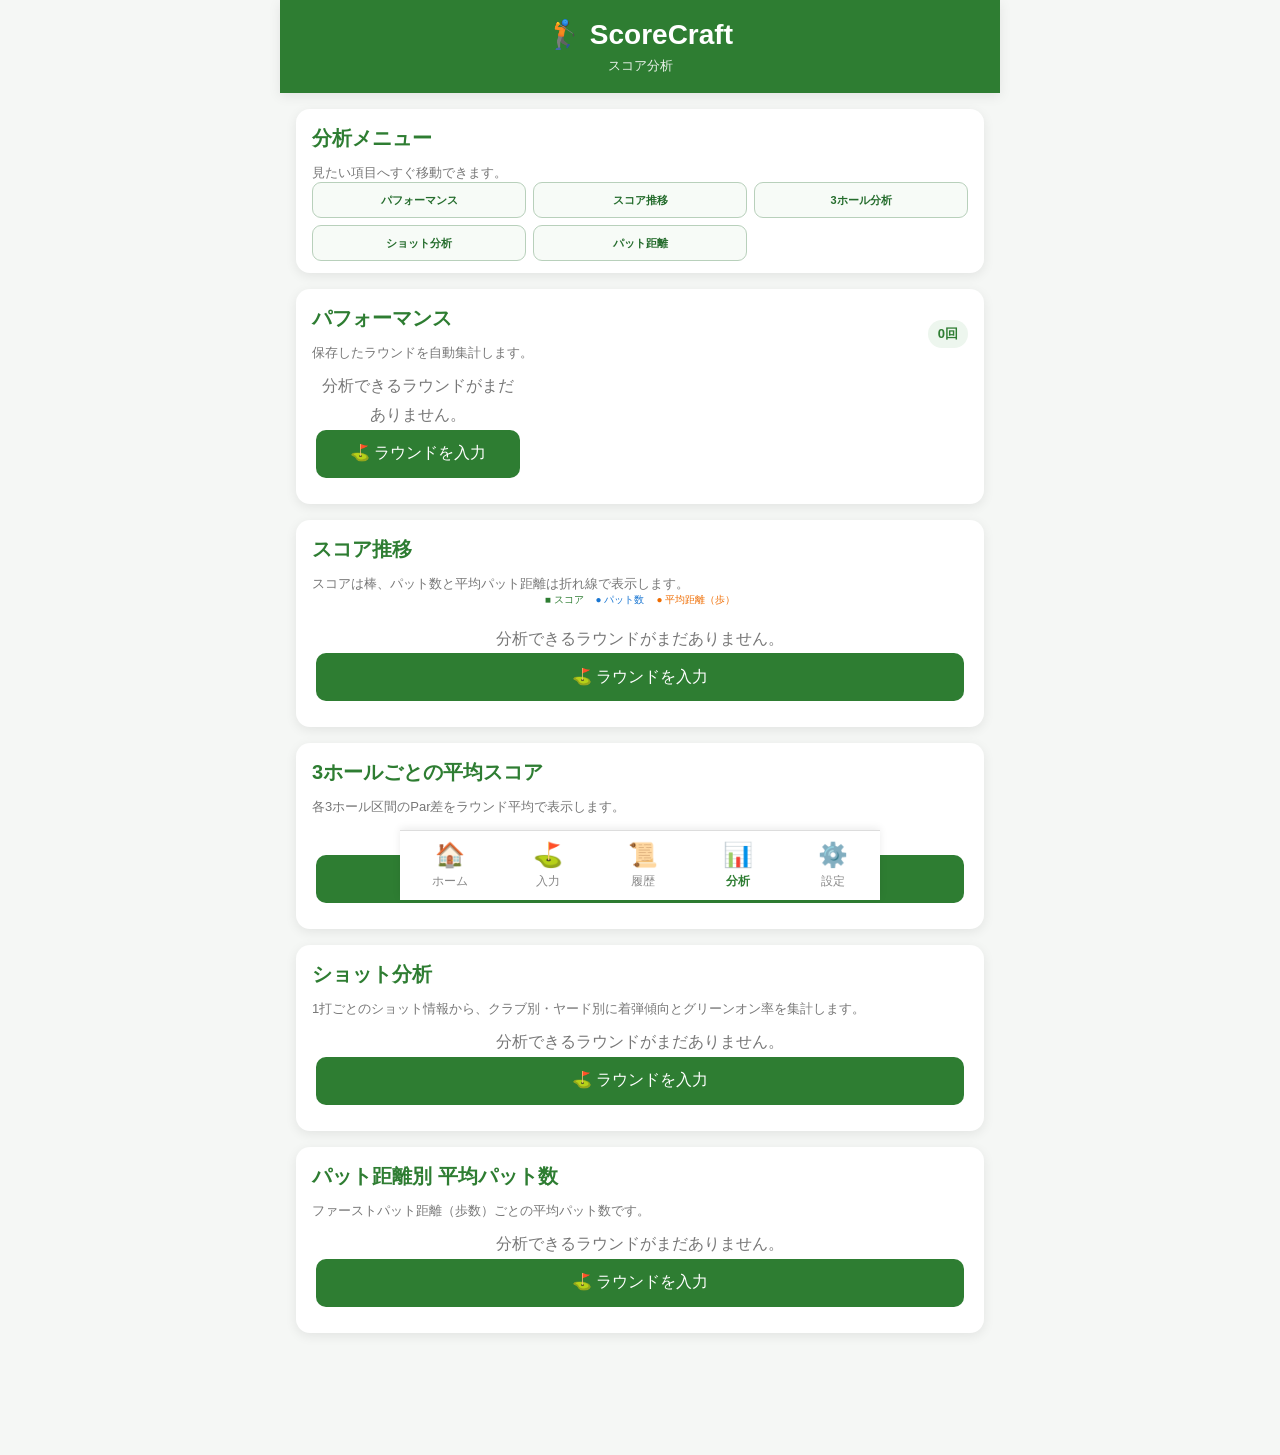
==== commit 29036479: "Ver1.3.22 - Add Per-Shot Analysis" ====
--- a/analysis.html
+++ b/analysis.html
@@ -22,8 +22,7 @@
                 <a href="#performanceSection">パフォーマンス</a>
                 <a href="#scoreTrendSection">スコア推移</a>
                 <a href="#threeHoleSection">3ホール分析</a>
-                <a href="#teeSection">ティーショット</a>
-                <a href="#girSection">グリーンオン</a>
+                <a href="#shotSection">ショット分析</a>
                 <a href="#puttSection">パット距離</a>
             </nav>
         </section>
@@ -43,14 +42,9 @@
             <div id="threeHoleAnalysis">読み込み中...</div>
         </section>
 
-        <section id="teeSection" class="card analysis-anchor-section">
-            <div class="section-heading"><div><h2>ティーショット使用クラブ</h2><p class="section-description">Par4・5とPar3に分けて使用率を表示します。クラブをタップすると着弾方向と曲がり方向の割合を確認できます。</p></div></div>
-            <div id="clubAnalysis">読み込み中...</div>
-        </section>
-
-        <section id="girSection" class="card analysis-anchor-section">
-            <div class="section-heading"><div><h2>グリーンオン分析</h2><p class="section-description">グリーンを狙ったショットから、番手別・残り距離別のグリーンオン率を集計します。</p></div></div>
-            <div id="greenOnAnalysis">読み込み中...</div>
+        <section id="shotSection" class="card analysis-anchor-section">
+            <div class="section-heading"><div><h2>ショット分析</h2><p class="section-description">1打ごとのショット情報から、クラブ別・ヤード別に着弾傾向とグリーンオン率を集計します。</p></div></div>
+            <div id="shotAnalysis">読み込み中...</div>
         </section>
 
         <section id="puttSection" class="card analysis-anchor-section">
--- a/css/style.css
+++ b/css/style.css
@@ -1797,3 +1797,75 @@
 .course-par-item>small{display:flex!important;align-items:center;justify-content:center;gap:1px;margin:0!important;font-size:7px!important}
 .course-par-item>small b,.course-par-item>small em{font-size:10px!important}
 @media(max-width:370px){.course-par-summary{gap:2px;padding:5px 3px}.course-par-item{gap:2px;padding:3px 1px}.course-par-item>span{font-size:8px}.course-par-item>strong{font-size:12px}.course-par-item>small{font-size:6.5px!important}.course-par-item>small b,.course-par-item>small em{font-size:9px!important}}
+
+/* ============================================
+   Ver1.3.20 自動バックアップ
+   ============================================ */
+.auto-backup-panel {
+    margin: 14px 0 16px;
+    padding: 14px;
+    border: 1px solid #d8e8d9;
+    border-radius: 14px;
+    background: #f8fcf8;
+}
+.auto-backup-row {
+    display: flex;
+    align-items: center;
+    justify-content: space-between;
+    gap: 12px;
+}
+.auto-backup-row p {
+    margin: 4px 0 0;
+    font-size: 0.82rem;
+    line-height: 1.45;
+    color: #5d6b5f;
+}
+.switch-row {
+    display: inline-flex;
+    align-items: center;
+    gap: 6px;
+    flex: 0 0 auto;
+    font-weight: 700;
+    color: #2e7d32;
+}
+.switch-row input {
+    width: 20px;
+    height: 20px;
+    margin: 0;
+    accent-color: #2e7d32;
+}
+.auto-backup-status {
+    margin-top: 10px;
+    padding: 8px 10px;
+    border-radius: 9px;
+    background: #edf7ee;
+    font-size: 0.78rem;
+    color: #315c34;
+}
+.auto-backup-actions {
+    display: grid;
+    gap: 8px;
+    margin-top: 10px;
+}
+.auto-backup-actions button:disabled {
+    opacity: 0.5;
+}
+
+
+/* Ver1.3.21 - per-shot compact entry */
+.compact-shots-section{padding:8px 8px 7px}
+.shot-grid{display:grid;grid-template-columns:24px minmax(72px,1.35fr) minmax(58px,.85fr) 48px 54px;gap:5px;align-items:center;width:100%}
+.shot-grid-header{margin:0 0 4px;font-size:10px;font-weight:700;color:#667085;text-align:center}
+.shot-grid-row{margin:4px 0}
+.shot-number{text-align:center;font-size:13px;color:#2e7d32}
+.shot-grid-row select,.shot-grid-row input,.shot-flick-control{box-sizing:border-box;width:100%;height:36px;min-height:36px;margin:0;border-radius:8px;font-size:16px!important}
+.shot-grid-row select{padding:0 4px}
+.shot-grid-row input{text-align:center;padding:0 3px}
+.shot-cell{min-width:0}
+.shot-flick-control{padding:0 3px;font-weight:800;touch-action:none}
+.penalty-flick{font-size:14px!important}
+.shot-flick-hint{margin-top:5px;font-size:9px;line-height:1.25;text-align:center;color:#7a7f87}
+@media(max-width:390px){.shot-grid{grid-template-columns:20px minmax(68px,1.3fr) 55px 44px 50px;gap:3px}.compact-shots-section{padding-left:5px;padding-right:5px}.shot-grid-row select,.shot-grid-row input,.shot-flick-control{height:34px;min-height:34px}}
+/* iOS Safari: editable controls stay >=16px to avoid focus zoom */
+.round-page input,.round-page select,.round-page textarea{font-size:16px!important}
+\n/* Ver1.3.22 - shot analysis */\n.shot-analysis-grid{display:grid;grid-template-columns:repeat(2,minmax(0,1fr));gap:18px}.shot-analysis-grid h3{margin:0 0 5px;color:var(--primary);font-size:15px}.shot-analysis-intro{margin-bottom:9px}.shot-analysis-list{display:grid;gap:7px}.shot-analysis-item{border:1px solid #d9e6db;border-radius:10px;background:#fff;overflow:hidden}.shot-analysis-button{display:flex;align-items:center;justify-content:space-between;gap:8px;width:100%;min-height:52px;padding:9px 11px;border:0;background:#fff;color:inherit;text-align:left}.shot-analysis-button>div{min-width:0}.shot-analysis-button strong,.shot-analysis-button small{display:block}.shot-analysis-button strong{font-size:14px}.shot-analysis-button small{margin-top:2px;color:var(--subtext);font-size:9px}.shot-analysis-button>span{flex:0 0 auto;color:var(--primary);font-size:13px;font-weight:900}.shot-analysis-button[aria-expanded="true"]{background:#f3f9f4}.shot-analysis-detail{padding:4px 10px 11px;border-top:1px solid #e4ece5;background:#fbfdfb}.shot-gir-summary,.yard-total-gir{display:grid;grid-template-columns:minmax(0,1fr) auto;align-items:center;gap:2px 8px;padding:9px 10px;border-radius:9px;background:#edf7ee}.shot-gir-summary strong,.yard-total-gir strong{grid-row:1/3;grid-column:2;color:#2e7d32;font-size:22px}.shot-gir-summary span,.yard-total-gir span{font-size:11px;font-weight:700}.shot-gir-summary span:last-child,.yard-total-gir small{color:var(--subtext);font-size:9px}.yard-club-gir-list{margin-top:7px;display:grid;gap:4px}.yard-club-gir-row{display:grid;grid-template-columns:minmax(0,1fr) auto 34px;align-items:center;gap:7px;padding:7px 4px;border-bottom:1px solid #e5ece6}.yard-club-gir-row strong{font-size:12px}.yard-club-gir-row span{color:#2e7d32;font-size:13px;font-weight:900}.yard-club-gir-row small{color:var(--subtext);font-size:9px;text-align:right}.shot-gir-rule{margin-top:10px;text-align:center}@media(max-width:600px){.shot-analysis-grid{grid-template-columns:1fr}.shot-analysis-grid>section+section{margin-top:4px}}\n
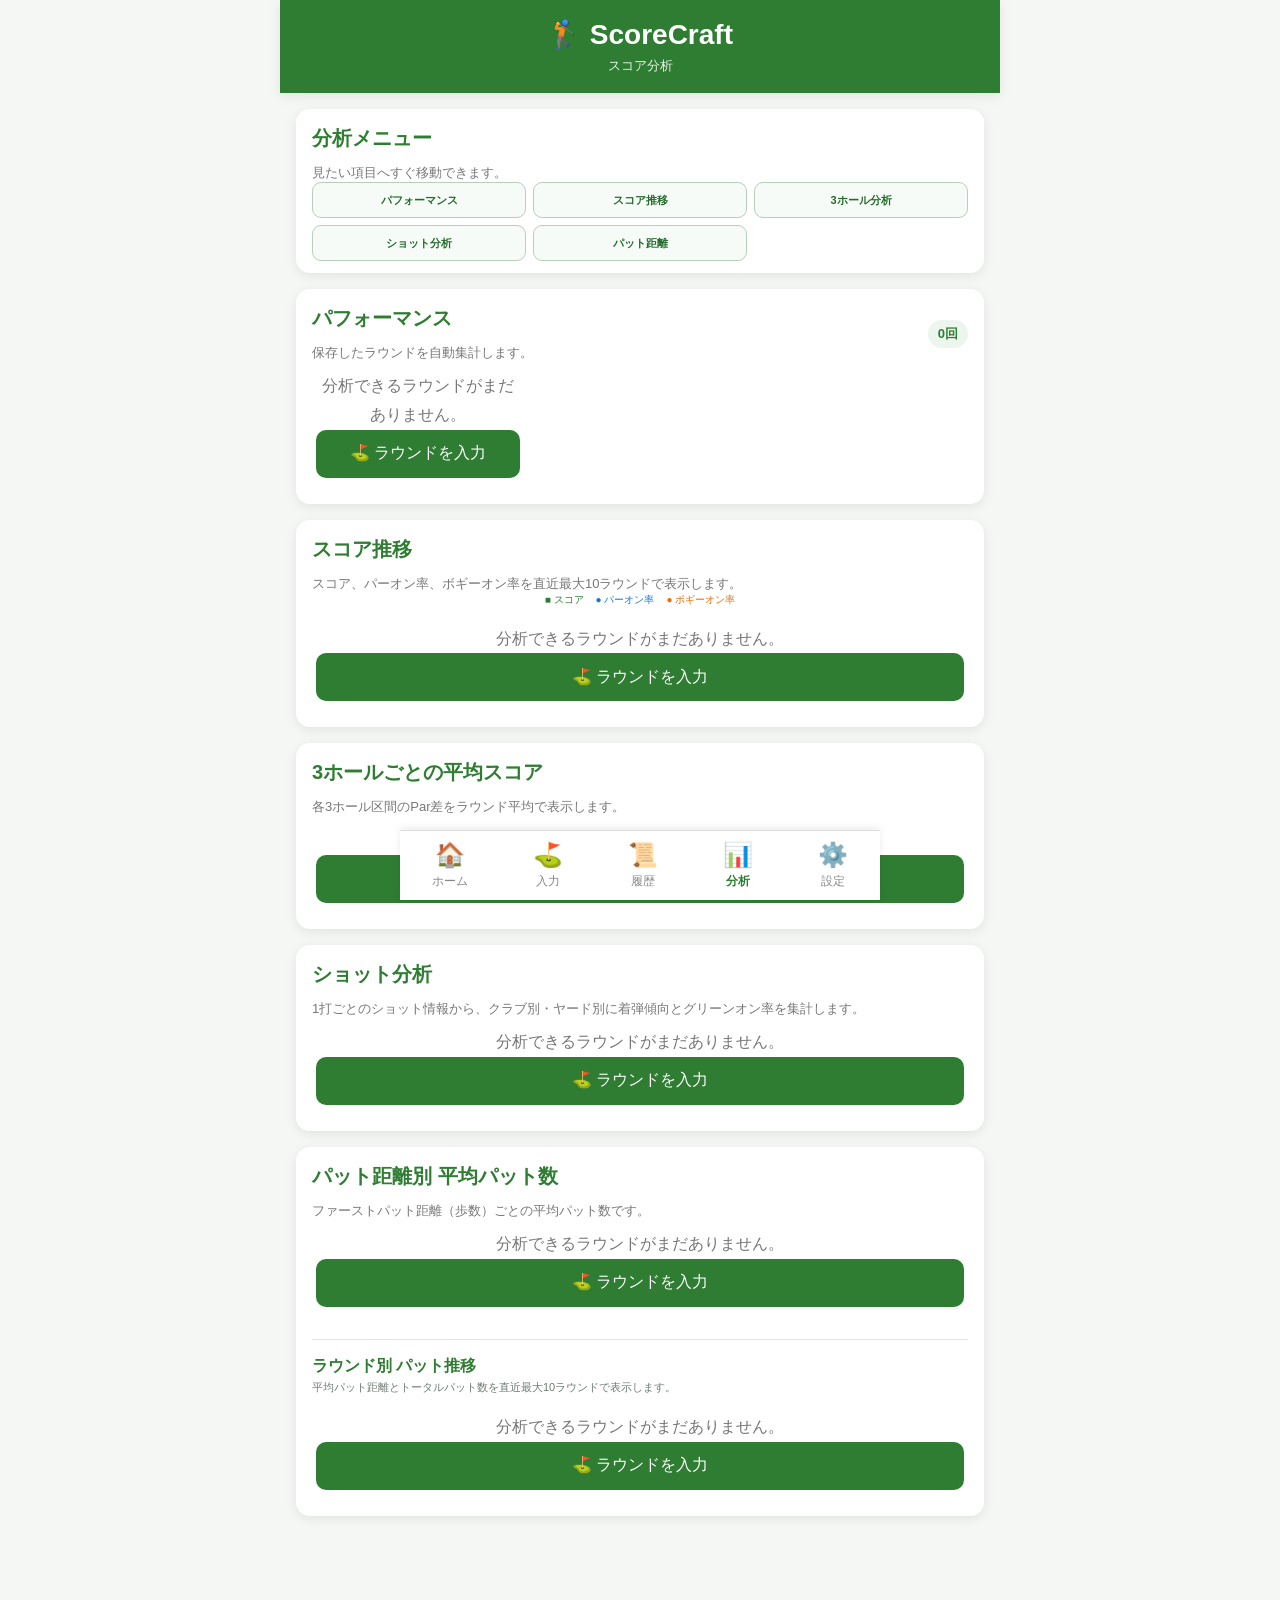
==== commit 3711a483: "Ver1.3.25 - Fix Green On Stroke Calculation" ====
--- a/analysis.html
+++ b/analysis.html
@@ -32,9 +32,9 @@
         </section>
 
         <section id="scoreTrendSection" class="card analysis-anchor-section">
-            <div class="section-heading"><div><h2>スコア推移</h2><p class="section-description">スコアは棒、パット数と平均パット距離は折れ線で表示します。</p></div></div>
-            <div class="analysis-chart-legend" aria-hidden="true"><span>■ スコア</span><span>● パット数</span><span>● 平均距離（歩）</span></div>
-            <div id="scoreChartArea" class="score-chart-area"><canvas id="scoreChart" aria-label="スコア、パット数、平均パット距離の推移グラフ"></canvas></div>
+            <div class="section-heading"><div><h2>スコア推移</h2><p class="section-description">スコア、パーオン率、ボギーオン率を直近最大10ラウンドで表示します。</p></div></div>
+            <div class="analysis-chart-legend" aria-hidden="true"><span>■ スコア</span><span>● パーオン率</span><span>● ボギーオン率</span></div>
+            <div id="scoreChartArea" class="score-chart-area"><canvas id="scoreChart" aria-label="スコア、パーオン率、ボギーオン率の推移グラフ"></canvas></div>
         </section>
 
         <section id="threeHoleSection" class="card analysis-anchor-section">
@@ -50,6 +50,8 @@
         <section id="puttSection" class="card analysis-anchor-section">
             <div class="section-heading"><div><h2>パット距離別 平均パット数</h2><p class="section-description">ファーストパット距離（歩数）ごとの平均パット数です。</p></div></div>
             <div id="puttDistanceAnalysis" class="putt-distance-chart-area">読み込み中...</div>
+            <div class="analysis-subchart-heading"><h3>ラウンド別 パット推移</h3><p>平均パット距離とトータルパット数を直近最大10ラウンドで表示します。</p></div>
+            <div id="puttTrendArea" class="score-chart-area"><div class="analysis-chart-legend" aria-hidden="true"><span>● トータルパット</span><span>● 平均パット距離（歩）</span></div><canvas id="puttTrendChart" aria-label="ラウンドごとの平均パット距離とトータルパット数の推移グラフ"></canvas></div>
         </section>
     </main>
     <div id="navigation"></div>
--- a/css/style.css
+++ b/css/style.css
@@ -1868,4 +1868,15 @@
 @media(max-width:390px){.shot-grid{grid-template-columns:20px minmax(68px,1.3fr) 55px 44px 50px;gap:3px}.compact-shots-section{padding-left:5px;padding-right:5px}.shot-grid-row select,.shot-grid-row input,.shot-flick-control{height:34px;min-height:34px}}
 /* iOS Safari: editable controls stay >=16px to avoid focus zoom */
 .round-page input,.round-page select,.round-page textarea{font-size:16px!important}
-\n/* Ver1.3.22 - shot analysis */\n.shot-analysis-grid{display:grid;grid-template-columns:repeat(2,minmax(0,1fr));gap:18px}.shot-analysis-grid h3{margin:0 0 5px;color:var(--primary);font-size:15px}.shot-analysis-intro{margin-bottom:9px}.shot-analysis-list{display:grid;gap:7px}.shot-analysis-item{border:1px solid #d9e6db;border-radius:10px;background:#fff;overflow:hidden}.shot-analysis-button{display:flex;align-items:center;justify-content:space-between;gap:8px;width:100%;min-height:52px;padding:9px 11px;border:0;background:#fff;color:inherit;text-align:left}.shot-analysis-button>div{min-width:0}.shot-analysis-button strong,.shot-analysis-button small{display:block}.shot-analysis-button strong{font-size:14px}.shot-analysis-button small{margin-top:2px;color:var(--subtext);font-size:9px}.shot-analysis-button>span{flex:0 0 auto;color:var(--primary);font-size:13px;font-weight:900}.shot-analysis-button[aria-expanded="true"]{background:#f3f9f4}.shot-analysis-detail{padding:4px 10px 11px;border-top:1px solid #e4ece5;background:#fbfdfb}.shot-gir-summary,.yard-total-gir{display:grid;grid-template-columns:minmax(0,1fr) auto;align-items:center;gap:2px 8px;padding:9px 10px;border-radius:9px;background:#edf7ee}.shot-gir-summary strong,.yard-total-gir strong{grid-row:1/3;grid-column:2;color:#2e7d32;font-size:22px}.shot-gir-summary span,.yard-total-gir span{font-size:11px;font-weight:700}.shot-gir-summary span:last-child,.yard-total-gir small{color:var(--subtext);font-size:9px}.yard-club-gir-list{margin-top:7px;display:grid;gap:4px}.yard-club-gir-row{display:grid;grid-template-columns:minmax(0,1fr) auto 34px;align-items:center;gap:7px;padding:7px 4px;border-bottom:1px solid #e5ece6}.yard-club-gir-row strong{font-size:12px}.yard-club-gir-row span{color:#2e7d32;font-size:13px;font-weight:900}.yard-club-gir-row small{color:var(--subtext);font-size:9px;text-align:right}.shot-gir-rule{margin-top:10px;text-align:center}@media(max-width:600px){.shot-analysis-grid{grid-template-columns:1fr}.shot-analysis-grid>section+section{margin-top:4px}}\n+\n/* Ver1.3.22 - shot analysis */\n.shot-analysis-grid{display:grid;grid-template-columns:repeat(2,minmax(0,1fr));gap:18px}.shot-analysis-grid h3{margin:0 0 5px;color:var(--primary);font-size:15px}.shot-analysis-intro{margin-bottom:9px}.shot-analysis-list{display:grid;gap:7px}.shot-analysis-item{border:1px solid #d9e6db;border-radius:10px;background:#fff;overflow:hidden}.shot-analysis-button{display:flex;align-items:center;justify-content:space-between;gap:8px;width:100%;min-height:52px;padding:9px 11px;border:0;background:#fff;color:inherit;text-align:left}.shot-analysis-button>div{min-width:0}.shot-analysis-button strong,.shot-analysis-button small{display:block}.shot-analysis-button strong{font-size:14px}.shot-analysis-button small{margin-top:2px;color:var(--subtext);font-size:9px}.shot-analysis-button>span{flex:0 0 auto;color:var(--primary);font-size:13px;font-weight:900}.shot-analysis-button[aria-expanded="true"]{background:#f3f9f4}.shot-analysis-detail{padding:4px 10px 11px;border-top:1px solid #e4ece5;background:#fbfdfb}.shot-gir-summary,.yard-total-gir{display:grid;grid-template-columns:minmax(0,1fr) auto;align-items:center;gap:2px 8px;padding:9px 10px;border-radius:9px;background:#edf7ee}.shot-gir-summary strong,.yard-total-gir strong{grid-row:1/3;grid-column:2;color:#2e7d32;font-size:22px}.shot-gir-summary span,.yard-total-gir span{font-size:11px;font-weight:700}.shot-gir-summary span:last-child,.yard-total-gir small{color:var(--subtext);font-size:9px}.yard-club-gir-list{margin-top:7px;display:grid;gap:4px}.yard-club-gir-row{display:grid;grid-template-columns:minmax(0,1fr) auto 34px;align-items:center;gap:7px;padding:7px 4px;border-bottom:1px solid #e5ece6}.yard-club-gir-row strong{font-size:12px}.yard-club-gir-row span{color:#2e7d32;font-size:13px;font-weight:900}.yard-club-gir-row small{color:var(--subtext);font-size:9px;text-align:right}.shot-gir-rule{margin-top:10px;text-align:center}@media(max-width:600px){.shot-analysis-grid{grid-template-columns:1fr}.shot-analysis-grid>section+section{margin-top:4px}}\n
+.no-club-data{padding:10px 2px;margin:0;text-align:center;}
+
+
+/* Ver1.3.24 history + putting trend */
+.hole-score-table-advanced{min-width:720px}
+.hole-score-table-advanced th,.hole-score-table-advanced td{white-space:nowrap;padding-left:8px;padding-right:8px}
+.round-kpi-grid{display:grid;grid-template-columns:repeat(2,minmax(0,1fr));gap:8px;margin-top:10px}
+.round-kpi-grid>div{padding:10px;border:1px solid #dce7de;border-radius:10px;background:#f8fbf8}
+.round-kpi-grid span,.round-kpi-grid strong{display:block}.round-kpi-grid span{font-size:10px;color:#69756d}.round-kpi-grid strong{margin-top:3px;color:#2e7d32;font-size:18px}
+.analysis-subchart-heading{margin:22px 0 8px;padding-top:16px;border-top:1px solid #e1e8e2}.analysis-subchart-heading h3{margin:0;color:#2e7d32;font-size:16px}.analysis-subchart-heading p{margin:3px 0 0;color:#707b74;font-size:11px}
+@media(max-width:390px){.round-kpi-grid strong{font-size:16px}}
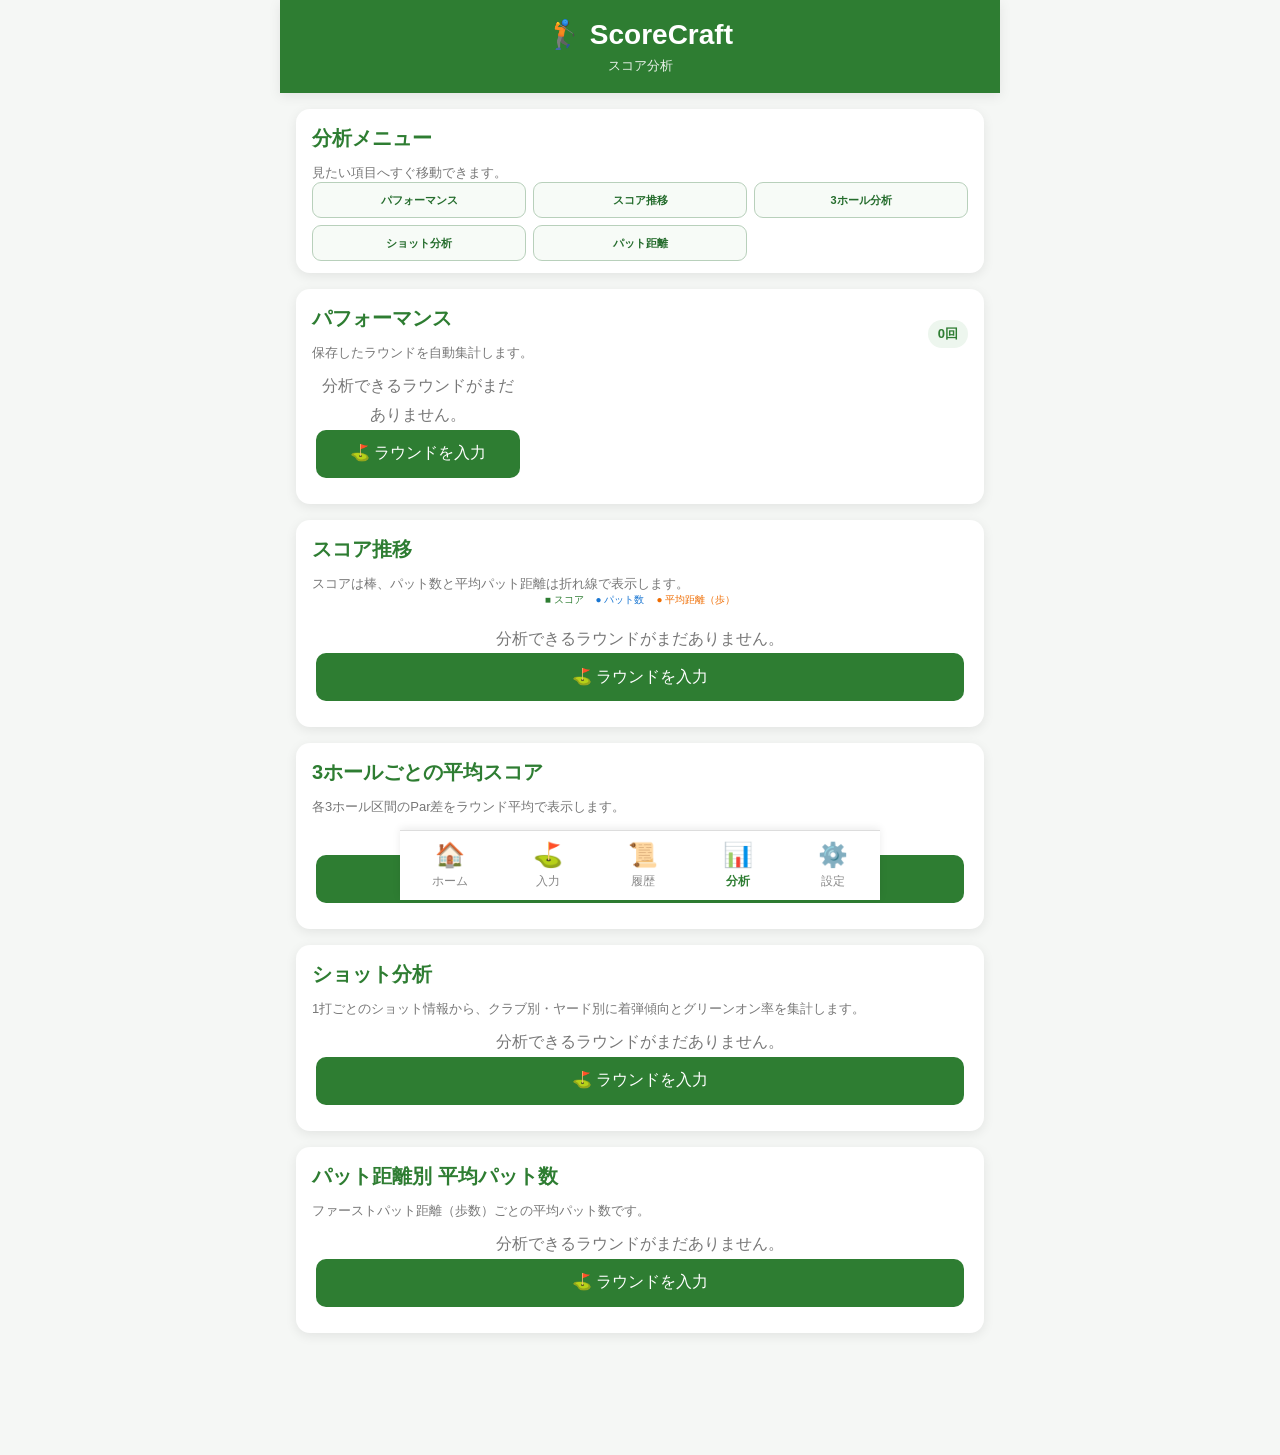
==== commit 4db3ce74: "Ver1.3.26 - Restore Original Analysis Charts" ====
--- a/analysis.html
+++ b/analysis.html
@@ -32,9 +32,9 @@
         </section>
 
         <section id="scoreTrendSection" class="card analysis-anchor-section">
-            <div class="section-heading"><div><h2>スコア推移</h2><p class="section-description">スコア、パーオン率、ボギーオン率を直近最大10ラウンドで表示します。</p></div></div>
-            <div class="analysis-chart-legend" aria-hidden="true"><span>■ スコア</span><span>● パーオン率</span><span>● ボギーオン率</span></div>
-            <div id="scoreChartArea" class="score-chart-area"><canvas id="scoreChart" aria-label="スコア、パーオン率、ボギーオン率の推移グラフ"></canvas></div>
+            <div class="section-heading"><div><h2>スコア推移</h2><p class="section-description">スコアは棒、パット数と平均パット距離は折れ線で表示します。</p></div></div>
+            <div class="analysis-chart-legend" aria-hidden="true"><span>■ スコア</span><span>● パット数</span><span>● 平均距離（歩）</span></div>
+            <div id="scoreChartArea" class="score-chart-area"><canvas id="scoreChart" aria-label="スコア、パット数、平均パット距離の推移グラフ"></canvas></div>
         </section>
 
         <section id="threeHoleSection" class="card analysis-anchor-section">
@@ -50,8 +50,6 @@
         <section id="puttSection" class="card analysis-anchor-section">
             <div class="section-heading"><div><h2>パット距離別 平均パット数</h2><p class="section-description">ファーストパット距離（歩数）ごとの平均パット数です。</p></div></div>
             <div id="puttDistanceAnalysis" class="putt-distance-chart-area">読み込み中...</div>
-            <div class="analysis-subchart-heading"><h3>ラウンド別 パット推移</h3><p>平均パット距離とトータルパット数を直近最大10ラウンドで表示します。</p></div>
-            <div id="puttTrendArea" class="score-chart-area"><div class="analysis-chart-legend" aria-hidden="true"><span>● トータルパット</span><span>● 平均パット距離（歩）</span></div><canvas id="puttTrendChart" aria-label="ラウンドごとの平均パット距離とトータルパット数の推移グラフ"></canvas></div>
         </section>
     </main>
     <div id="navigation"></div>
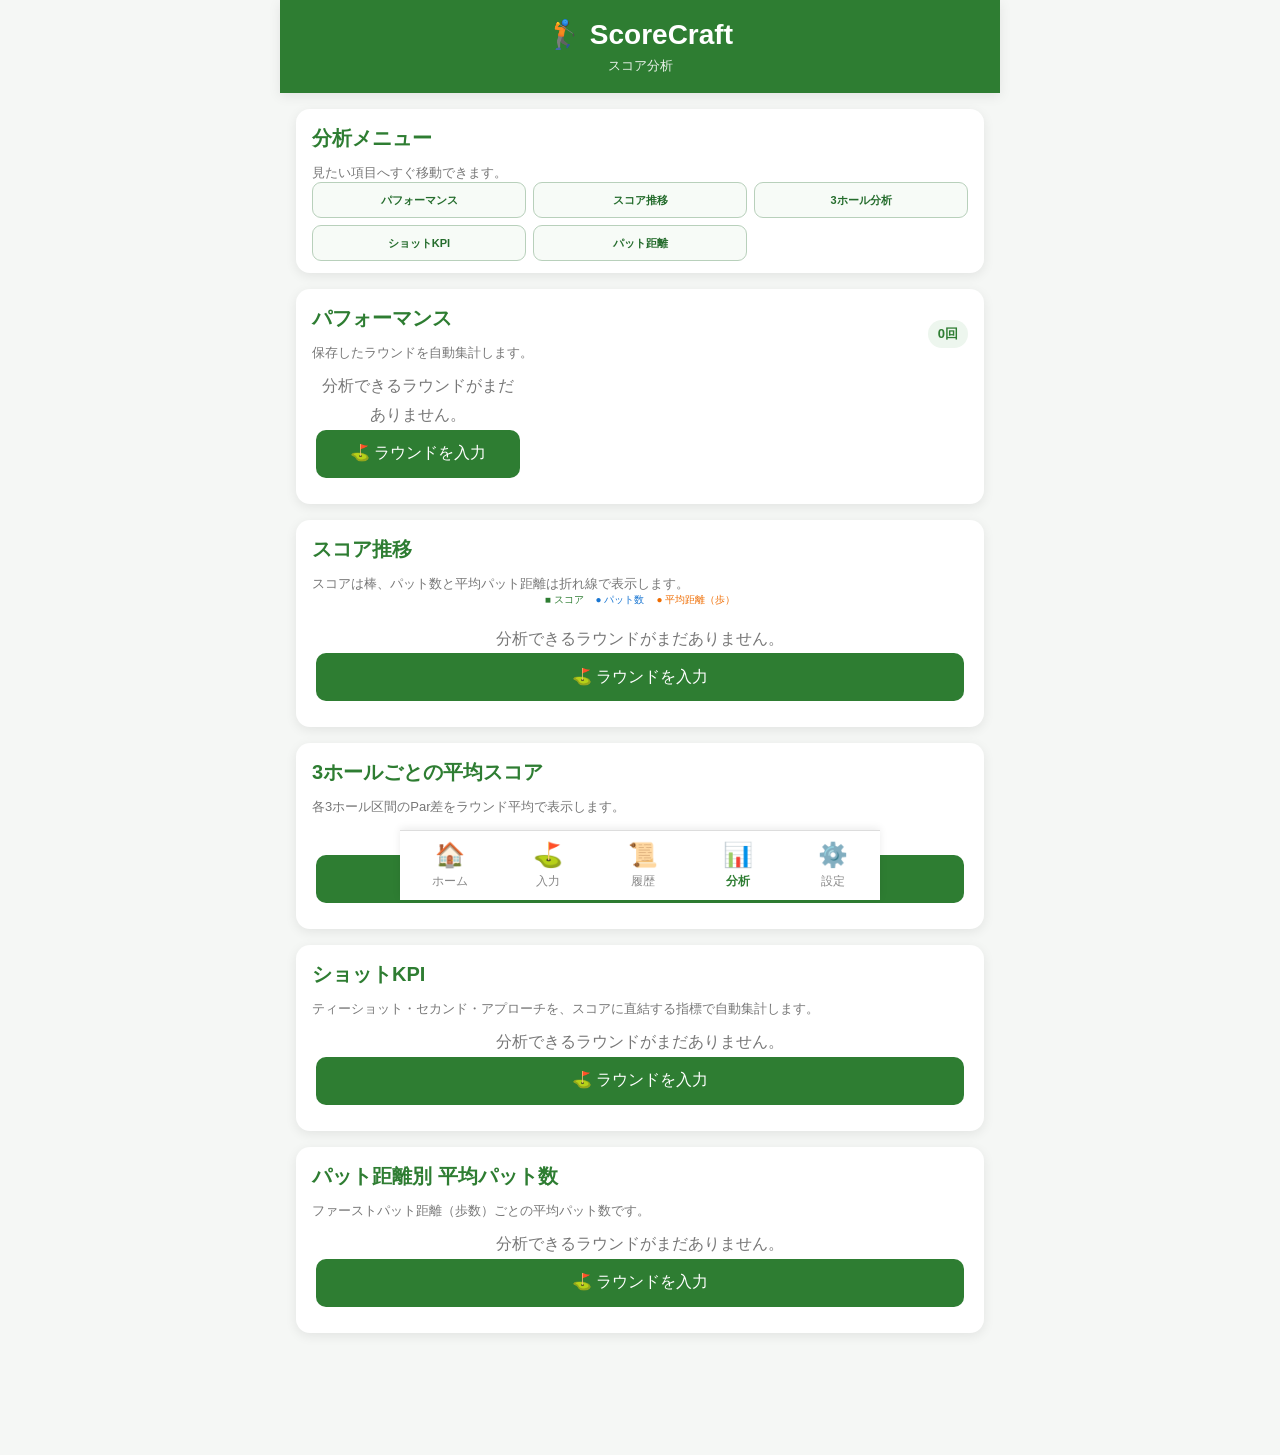
==== commit 0729fc48: "v1.3.36 Analytics Page Update" ====
--- a/analysis.html
+++ b/analysis.html
@@ -22,7 +22,7 @@
                 <a href="#performanceSection">パフォーマンス</a>
                 <a href="#scoreTrendSection">スコア推移</a>
                 <a href="#threeHoleSection">3ホール分析</a>
-                <a href="#shotSection">ショット分析</a>
+                <a href="#shotSection">ショットKPI</a>
                 <a href="#puttSection">パット距離</a>
             </nav>
         </section>
@@ -43,7 +43,7 @@
         </section>
 
         <section id="shotSection" class="card analysis-anchor-section">
-            <div class="section-heading"><div><h2>ショット分析</h2><p class="section-description">1打ごとのショット情報から、クラブ別・ヤード別に着弾傾向とグリーンオン率を集計します。</p></div></div>
+            <div class="section-heading"><div><h2>ショットKPI</h2><p class="section-description">ティーショット・セカンド・アプローチを、スコアに直結する指標で自動集計します。</p></div></div>
             <div id="shotAnalysis">読み込み中...</div>
         </section>
 
--- a/css/style.css
+++ b/css/style.css
@@ -1880,3 +1880,62 @@
 .round-kpi-grid span,.round-kpi-grid strong{display:block}.round-kpi-grid span{font-size:10px;color:#69756d}.round-kpi-grid strong{margin-top:3px;color:#2e7d32;font-size:18px}
 .analysis-subchart-heading{margin:22px 0 8px;padding-top:16px;border-top:1px solid #e1e8e2}.analysis-subchart-heading h3{margin:0;color:#2e7d32;font-size:16px}.analysis-subchart-heading p{margin:3px 0 0;color:#707b74;font-size:11px}
 @media(max-width:390px){.round-kpi-grid strong{font-size:16px}}
+
+.reset-round-button{border-color:#d7a6a6;color:#9f2f2f;background:#fff8f8}.reset-round-button:active{background:#fdecec}
+@media(max-width:430px){.flick-radial-option{width:46px;height:46px;margin:-23px 0 0 -23px}.flick-radial-option.flick-left{transform:translate(-58px,0)}.flick-radial-option.flick-right{transform:translate(58px,0)}.flick-radial-option.flick-up{transform:translate(0,-58px)}.flick-radial-option.flick-down{transform:translate(0,58px)}}
+
+
+/* Ver1.3.31 - round history front/back/total summary */
+.round-split-summary{
+  display:grid;
+  grid-template-columns:1fr;
+  gap:10px;
+  margin:12px 0 14px;
+}
+.round-split-block{
+  border:1px solid #dce7de;
+  border-radius:12px;
+  background:#fbfdfb;
+  overflow:hidden;
+}
+.round-split-block h3{
+  margin:0;
+  padding:8px 10px;
+  background:#2e7d32;
+  color:#fff;
+  font-size:14px;
+  font-weight:800;
+}
+.round-split-grid{
+  display:grid;
+  grid-template-columns:repeat(3,minmax(0,1fr));
+}
+.round-split-stat{
+  min-width:0;
+  padding:8px 5px;
+  text-align:center;
+  border-right:1px solid #e4ebe5;
+  border-bottom:1px solid #e4ebe5;
+}
+.round-split-stat:nth-child(3n){border-right:0}
+.round-split-stat:nth-last-child(-n+3){border-bottom:0}
+.round-split-stat span,
+.round-split-stat strong{display:block}
+.round-split-stat span{
+  min-height:2.4em;
+  color:#6c766f;
+  font-size:9px;
+  line-height:1.2;
+}
+.round-split-stat strong{
+  margin-top:3px;
+  color:#2e7d32;
+  font-size:15px;
+  white-space:nowrap;
+}
+@media(min-width:700px){
+  .round-split-summary{grid-template-columns:repeat(3,minmax(0,1fr))}
+}
+
+/* Ver1.3.36 - score-driving shot KPI */
+.kpi-section{margin:0 0 22px;padding:13px;border:1px solid #dce7dd;border-radius:13px;background:#fbfdfb}.kpi-section:last-child{margin-bottom:0}.kpi-section-title{margin-bottom:12px}.kpi-section-title h3{margin:0;color:#246c2c;font-size:18px}.kpi-section-title p{margin:3px 0 0;color:var(--subtext);font-size:11px}.kpi-section h4{margin:16px 0 7px;color:#425348;font-size:13px}.kpi-section h4:first-of-type{margin-top:0}.kpi-table-scroll{overflow-x:auto;-webkit-overflow-scrolling:touch}.kpi-table{width:100%;min-width:500px;border-collapse:separate;border-spacing:0;border:1px solid #dce7dd;border-radius:10px;overflow:hidden;background:#fff;font-size:11px}.kpi-table th,.kpi-table td{padding:8px 7px;border-bottom:1px solid #e7eee8;text-align:center;white-space:nowrap}.kpi-table thead th{background:#eef7ef;color:#35633a;font-weight:800}.kpi-table tbody th{text-align:left;color:#263b2a;font-weight:800}.kpi-table tbody tr:last-child th,.kpi-table tbody tr:last-child td{border-bottom:0}.kpi-table small{color:var(--subtext);font-size:9px;font-weight:600}.kpi-rule{margin-top:6px;font-size:10px}@media(max-width:520px){.kpi-section{padding:10px}.kpi-table{min-width:470px}.kpi-table th,.kpi-table td{padding:7px 6px;font-size:10px}}
